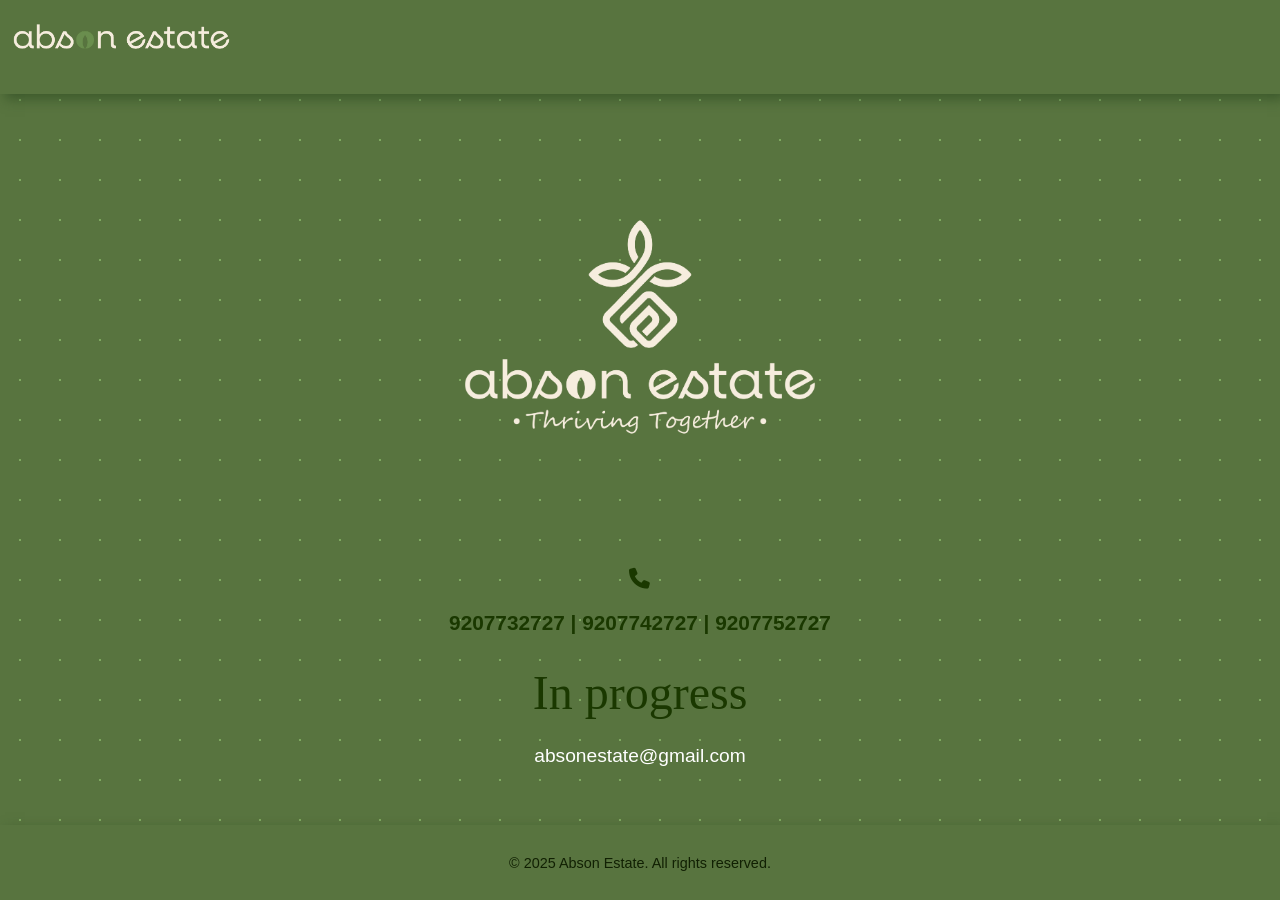
==== index.html @ 20b223ce "Update contact email address in index.html" ====
<!DOCTYPE html>
<html lang="en">
  <head>
    <meta charset="UTF-8" />
    <meta name="viewport" content="width=device-width, initial-scale=1.0" />
    <title>Abson Estate</title>
    <link rel="stylesheet" href="styleSheet/index.css" />
    <link
      rel="stylesheet"
      href="https://cdnjs.cloudflare.com/ajax/libs/font-awesome/6.5.0/css/all.min.css"
    />
    <!-- <link href="https://fonts.googleapis.com/css2?family=Amsterdan+One&display=swap" rel="stylesheet"> -->
  </head>

  <body>
    <header>
      <div class="header-logo">
        <img
          src="/assets/ABSON-ESTATE/Logo without Tagline/PNG/1.2.png"
          alt=""
        />
      </div>
    </header>

    <main class="center-content">
      <img
        class="logo"
        src="/assets/ABSON-ESTATE/Full Logo/PNG/2.png"
        alt="logo"
      />

      <div class="phone">
        <div style="padding: 20px">
          <i class="fa-solid fa-phone"></i>
        </div>

        <span>
          <a href="tel:9207732727" class="call-link">9207732727</a> |
          <a href="tel:9207742727" class="call-link">9207742727</a> |
          <a href="tel:9207752727" class="call-link">9207752727</a>
        </span>
      </div>

      <!-- <h2 class="coming-soon"> In progress...</h2> -->
      <h2 class="coming-soon">In progress<span class="dots"></span></h2>

      <div class="contact">
        <p>absonestate@gmail.com</p>
      </div>

      
    </main>

    <footer>
      <p>© 2025 Abson Estate. All rights reserved.</p>
    </footer>
  </body>
</html>
---- styleSheet/index.css ----
body {
  margin: 0;
  background-color: #58743f;
  color: white;
  font-family: Arial, sans-serif;
  display: flex;
  flex-direction: column;
  min-height: 100vh;
}
body {
  background-color: #58743f;
  background-image: radial-gradient(#7fa861 1px, transparent 1px),
                    radial-gradient(#7fa861 1px, transparent 1px);
  background-size: 40px 40px;
  box-shadow: 0 4px 12px rgba(30, 60, 20, 0.6); 
}


/* header {
  text-align: center;
  padding: 20px 0;
  background-color: #58743f;
  font-size: 1rem;
  font-weight: bold;
  box-shadow: 5px 5px 10px #F6EDDE;
  box-shadow: 5px 5px 12px rgba(40, 70, 30, 0.6);
    position: sticky;
    top: 0;
    z-index: 999;

} */

header {
  text-align: left;
  padding: auto;
  background-color: #58743f;
  font-size: 1rem;
  font-weight: bold;
  box-shadow: 5px 5px 12px rgba(40, 70, 30, 0.6);
}


.center-content {
  flex: 1; 
  display: flex;
  flex-direction: column;
  align-items: center;
  justify-content: center;
  text-align: center;
  padding: 20px;
}

.logo {
  height: 40vh;
  margin-bottom: 20px;
}
.header-logo img {
  height: 90px;
  width: auto;
}


@import url('https://fonts.googleapis.com/css2?family=Great+Vibes&display=swap');

.coming-soon {
  font-family: "Great Vibes", cursive;
  font-weight: lighter;
  margin: 10px 0 20px;
<<<<<<< HEAD
  color: #243612;
  text-align: center;
  font-size: clamp(1.8rem, 5vw, 3rem);  
=======
  animation: dots 1.5s infinite;
  color: #1a3800;
>>>>>>> 7f6a3c7 (add phone)
}

/* animate only dots */
.coming-soon .dots::after {
  content: "";
  animation: dots 2s steps(3, end) infinite;
}

@keyframes dots {
  0%   { content: ""; }
  33%  { content: "."; }
  66%  { content: ".."; }
  100% { content: "..."; }
}

@media (max-width: 480px) {
  .coming-soon {
    font-size: 1.8rem;
  }
}

@media (min-width: 768px) {
  .coming-soon {
    font-size: 2.5rem;
  }
}

@media (min-width: 1200px) {
  .coming-soon {
    font-size: 3rem;
  }
}

.phone {
  font-weight: bold;
  font-size: 1.3rem;
  padding: 20px;
  color: #1a3800;
  /* text-shadow: 1px 1px 10px rgb(161, 203, 153); */
}


.call-link {
  text-decoration: none;
  color: inherit;
  cursor: pointer;
}

.call-link:hover {
  text-decoration: underline; 
}


@media (max-width: 480px) {
  .coming-soon {
    font-size: 1.8rem;
  }
}

@media (min-width: 768px) {
  .coming-soon {
    font-size: 2.5rem;
  }
}

@media (min-width: 1200px) {
  .coming-soon {
    font-size: 3rem;
  }
}


.contact p {
  margin: 5px 0;
  font-size: 1.2rem;
}

footer {
  text-align: center;
  padding: 15px 0;
  background-color: #58743f;
  font-size: 0.9rem;
   box-shadow: 5px 5px 12px rgba(40, 70, 30, 0.6);
   color: #112003;
}
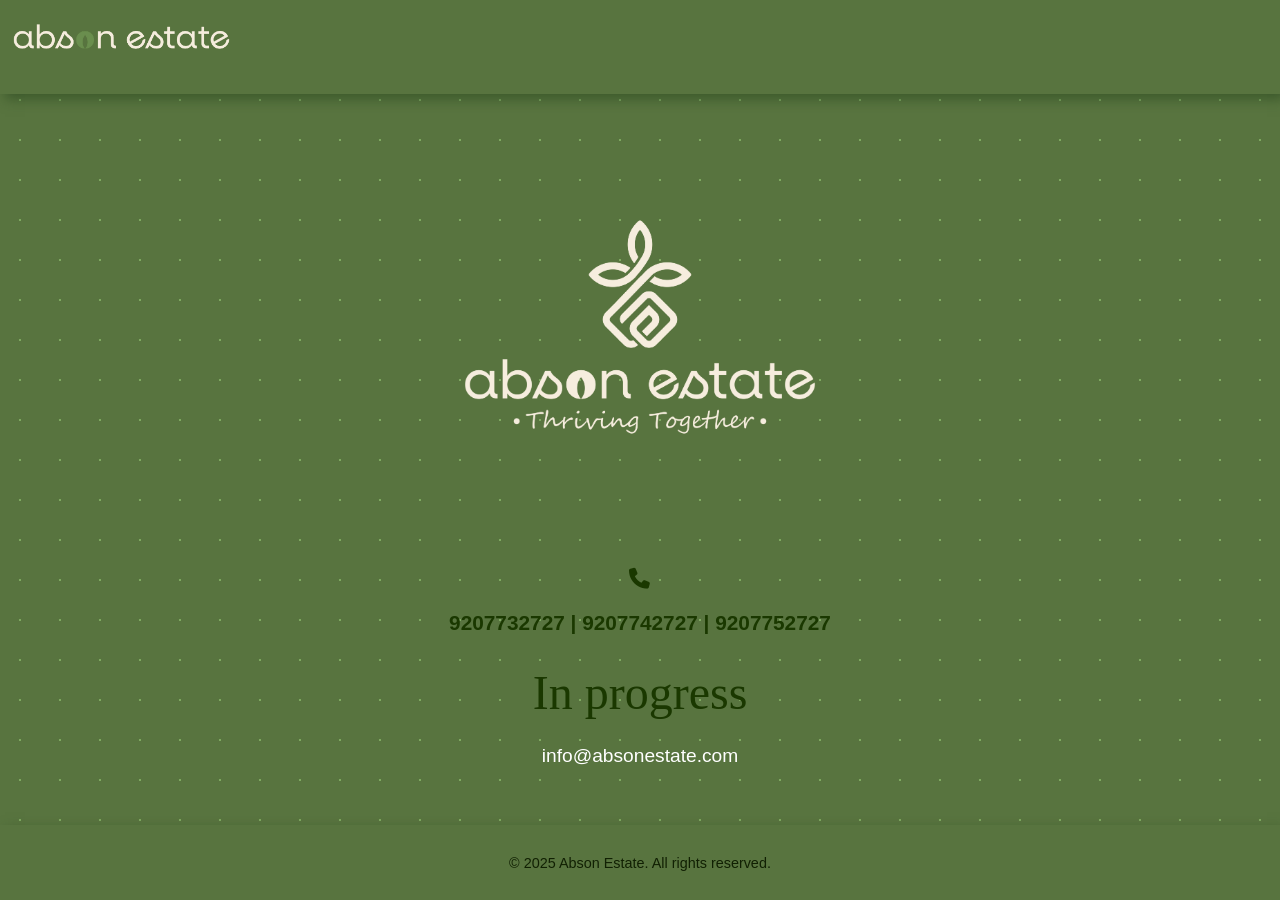
==== commit 73364996: "change background" ====
--- a/index.html
+++ b/index.html
@@ -45,10 +45,8 @@
       <h2 class="coming-soon">In progress<span class="dots"></span></h2>
 
       <div class="contact">
-        <p>absonestate@gmail.com</p>
+        <p>info@absonestate.com</p>
       </div>
-
-      
     </main>
 
     <footer>
--- a/styleSheet/index.css
+++ b/styleSheet/index.css
@@ -55,7 +55,7 @@
   margin-bottom: 20px;
 }
 .header-logo img {
-  height: 90px;
+  height: 90px;  /* adjust as needed */
   width: auto;
 }
 
@@ -115,7 +115,6 @@
   /* text-shadow: 1px 1px 10px rgb(161, 203, 153); */
 }
 
-
 .call-link {
   text-decoration: none;
   color: inherit;
@@ -123,7 +122,7 @@
 }
 
 .call-link:hover {
-  text-decoration: underline; 
+  text-decoration: underline; /* optional */
 }
 
 
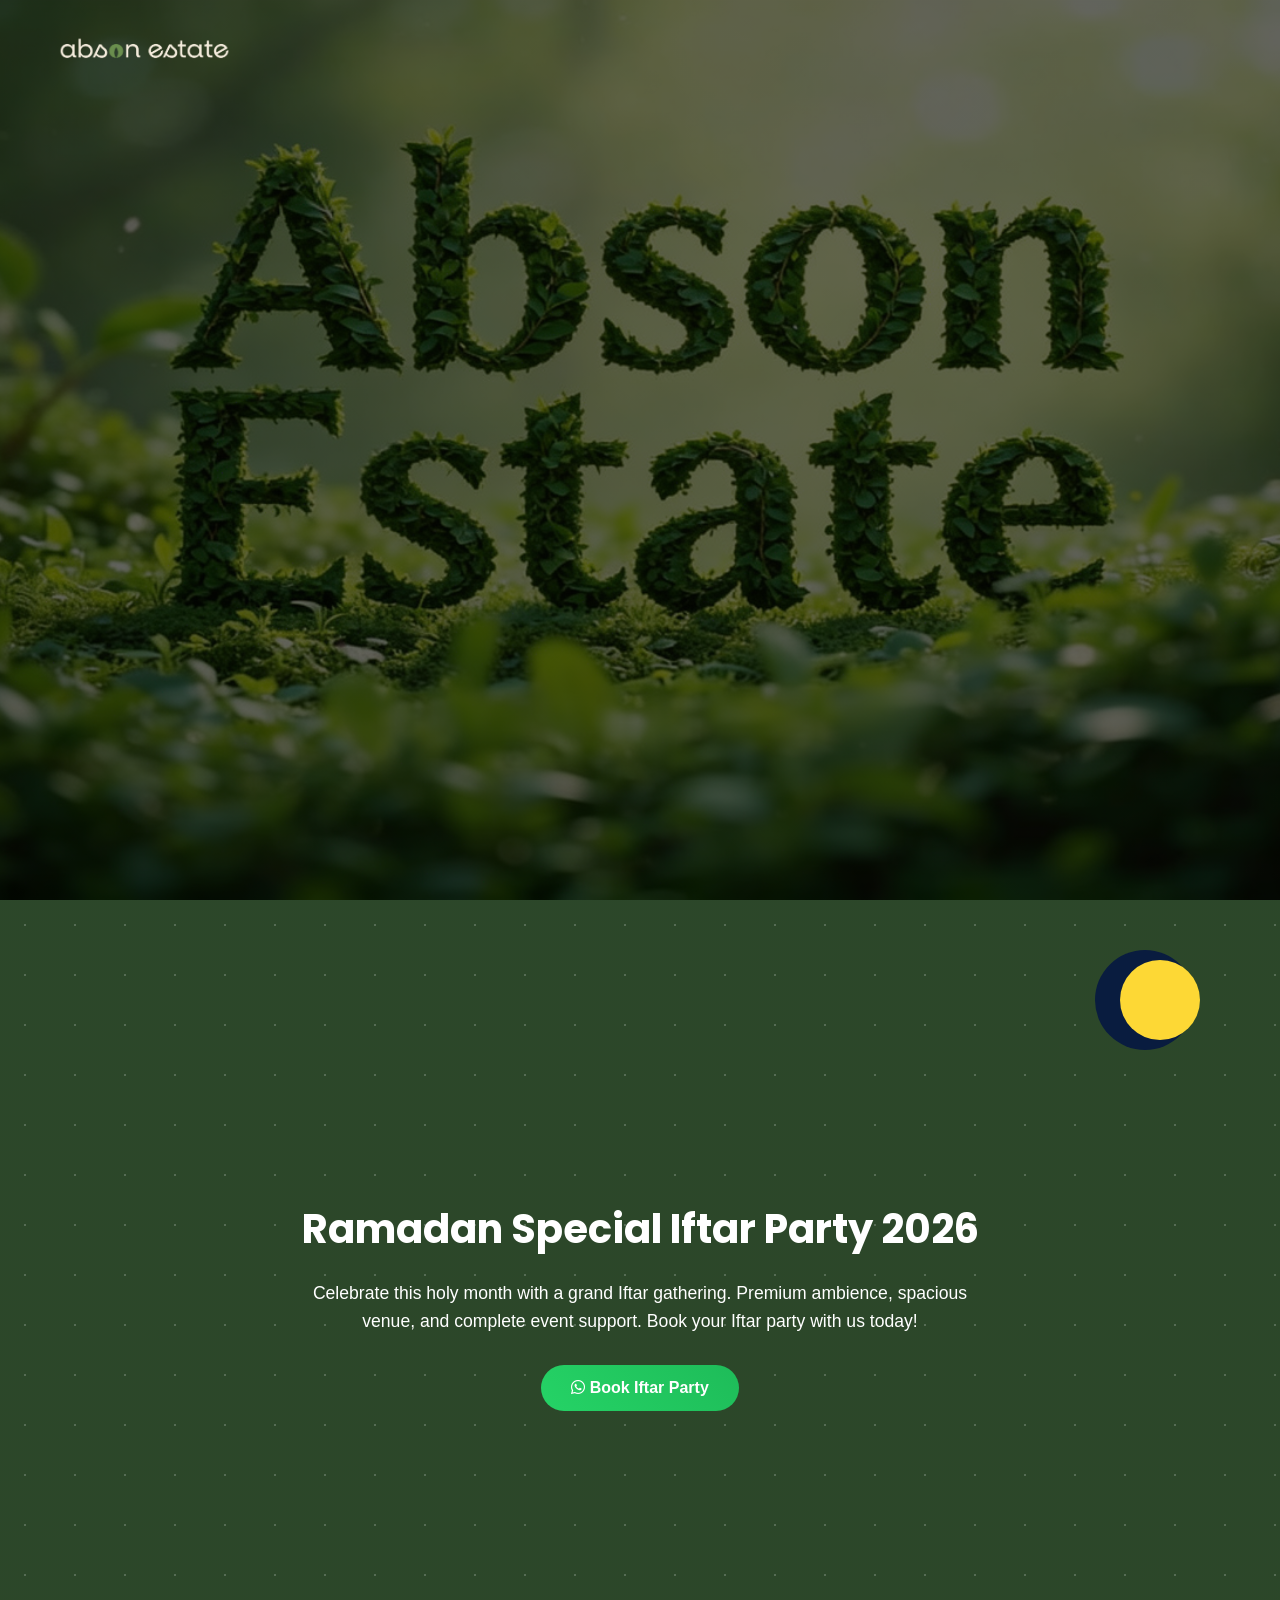
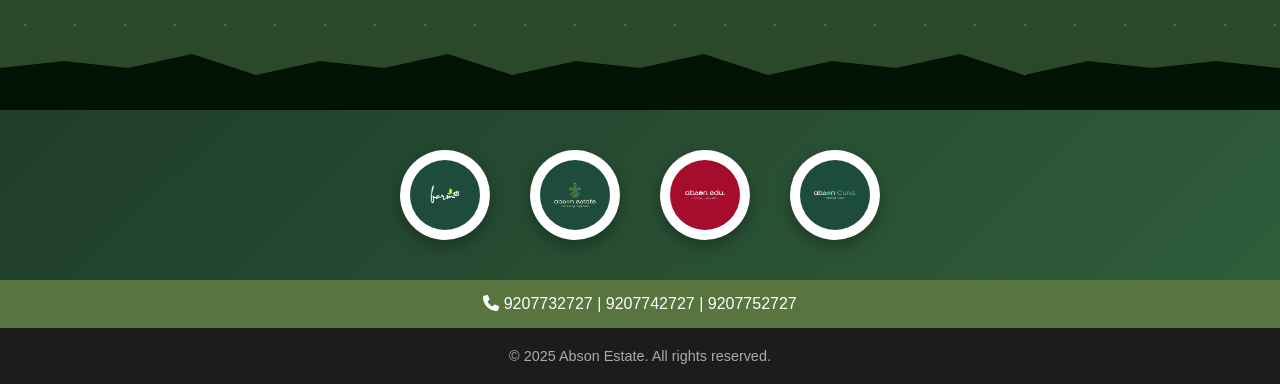
==== commit a5b24820: "c" ====
--- a/index.html
+++ b/index.html
@@ -1,56 +1,69 @@
 <!DOCTYPE html>
 <html lang="en">
-  <head>
-    <meta charset="UTF-8" />
-    <meta name="viewport" content="width=device-width, initial-scale=1.0" />
-    <title>Abson Estate</title>
-    <link rel="stylesheet" href="styleSheet/index.css" />
-    <link
-      rel="stylesheet"
-      href="https://cdnjs.cloudflare.com/ajax/libs/font-awesome/6.5.0/css/all.min.css"
-    />
-    <!-- <link href="https://fonts.googleapis.com/css2?family=Amsterdan+One&display=swap" rel="stylesheet"> -->
-  </head>
+<head>
+  <meta charset="UTF-8" />
+  <meta name="viewport" content="width=device-width, initial-scale=1.0" />
+  <title>Abson Estate | Premium Real Estate</title>
 
-  <body>
-    <header>
-      <div class="header-logo">
-        <img
-          src="/assets/ABSON-ESTATE/Logo without Tagline/PNG/1.2.png"
-          alt=""
-        />
-      </div>
-    </header>
+  <link rel="stylesheet" href="style.css" />
+  <link href="https://fonts.googleapis.com/css2?family=Poppins:wght@300;400;600;700&display=swap" rel="stylesheet">
+  <link rel="stylesheet" href="https://cdnjs.cloudflare.com/ajax/libs/font-awesome/6.5.0/css/all.min.css" />
+</head>
 
-    <main class="center-content">
-      <img
-        class="logo"
-        src="/assets/ABSON-ESTATE/Full Logo/PNG/2.png"
-        alt="logo"
-      />
+<body>
 
-      <div class="phone">
-        <div style="padding: 20px">
-          <i class="fa-solid fa-phone"></i>
-        </div>
+<header>
+  <div class="logo">
+    <img src="/assets/ABSON-ESTATE/Logo without Tagline/PNG/1.2.png" alt="Abson Estate Logo">
+  </div>
+</header>
 
-        <span>
-          <a href="tel:9207732727" class="call-link">9207732727</a> |
-          <a href="tel:9207742727" class="call-link">9207742727</a> |
-          <a href="tel:9207752727" class="call-link">9207752727</a>
-        </span>
-      </div>
+<section class="hero"></section>
 
-      <!-- <h2 class="coming-soon"> In progress...</h2> -->
-      <h2 class="coming-soon">In progress<span class="dots"></span></h2>
+<section class="iftar-section">
+  <div class="moon"></div>
+  <div class="stars"></div>
+  <div class="mosque"></div>
 
-      <div class="contact">
-        <p>info@absonestate.com</p>
-      </div>
-    </main>
+  <div class="iftar-content">
+    <h2>Ramadan Special Iftar Party 2026</h2>
+    <p>
+      Celebrate this holy month with a grand Iftar gathering.
+      Premium ambience, spacious venue, and complete event support.
+      Book your Iftar party with us today!
+    </p>
 
-    <footer>
-      <p>© 2025 Abson Estate. All rights reserved.</p>
-    </footer>
-  </body>
+    <a href="https://wa.me/918592000513?text=Assalamu%20Alaikum,%20I%20would%20like%20to%20book%20the%20Ramadan%20Special%20Iftar%20Party.%20Please%20share%20details."
+       target="_blank"
+       class="whatsapp-btn">
+       <i class="fa-brands fa-whatsapp"></i> Book Iftar Party
+    </a>
+  </div>
+</section>
+
+<section class="brand-logos">
+  <div class="logos-container">
+    <img src="/assets/FARM 18/JPG/1.jpg" alt="Farm 18">
+    <img src="/assets/ABSON-ESTATE/Full Logo/JPG/1.jpg" alt="Abson Estate">
+    <img src="/assets/ABSON EDU/JPG/1.jpg" alt="Abson Edu">
+    <img src="/assets/ABSON CURE/JPG/1.jpg" alt="Abson Cure">
+  </div>
+</section>
+
+<section class="contact-strip">
+  <p>
+    <i class="fa-solid fa-phone"></i>
+    9207732727 | 9207742727 | 9207752727
+  </p>
+</section>
+
+<footer>
+    
+<p>© 2025 Abson Estate. All rights reserved.</p>
+    
+  
+</footer>
+
+</body>
+
 </html>
--- a/style.css
+++ b/style.css
@@ -0,0 +1,282 @@
+* {
+  margin: 0;
+  padding: 0;
+  box-sizing: border-box;
+}
+
+body {
+  font-family: 'Poppins', sans-serif;
+  background-color: #f8f8f8;
+  color: #333;
+}
+
+
+header {
+  position: absolute;
+  width: 100%;
+  padding: 20px 50px;
+  z-index: 10;
+}
+
+.logo img {
+  height: 70px;
+}
+
+.hero {
+  height: 100vh;
+  background: linear-gradient(rgba(0,0,0,0.6), rgba(0, 0, 0, 0.6)),
+              url('/assets/image-gen\ \(7\).png');
+  background-size: cover;
+  background-position: center;
+  display: flex;
+  align-items: center;
+  justify-content: center;
+  text-align: center;
+  color: white;
+}
+
+
+
+/* Mobile */
+@media (max-width: 768px) {
+  .hero {
+    background-image: linear-gradient(rgba(0,0,0,0.6), rgba(0,0,0,0.6)),
+                      url('/assets//image-gen\ \(8\).png');
+  }
+}
+
+
+.hero-content h1 {
+  font-size: 3rem;
+  font-weight: 700;
+  margin-bottom: 20px;
+}
+
+.hero-content p {
+  font-size: 1.2rem;
+  margin-bottom: 30px;
+  font-weight: 300;
+}
+
+
+.cta-buttons {
+  display: flex;
+  gap: 20px;
+  justify-content: center;
+  flex-wrap: wrap;
+}
+
+.btn {
+  padding: 12px 30px;
+  border-radius: 30px;
+  text-decoration: none;
+  font-weight: 600;
+  transition: all 0.3s ease;
+}
+
+.primary {
+  background-color: #58743f;
+  color: white;
+}
+
+.primary:hover {
+  background-color: #3f572b;
+}
+
+.secondary {
+  border: 2px solid white;
+  color: white;
+}
+
+.secondary:hover {
+  background-color: white;
+  color: #333;
+}
+
+
+.contact-strip {
+  background-color: #58743f;
+  color: white;
+  text-align: center;
+  padding: 15px;
+  font-weight: 500;
+}
+
+
+footer {
+  background-color: #1c1c1c;
+  color: #aaa;
+  text-align: center;
+  padding: 20px;
+  font-size: 0.9rem;
+}
+
+
+@media(max-width: 768px){
+  .hero-content h1 {
+    font-size: 2rem;
+  }
+
+  header {
+    padding: 20px;
+  }
+}
+
+/* RAMADAN IFTAR SECTION */
+.iftar-section {
+  position: relative;
+  height: 90vh;
+  background: linear-gradient(rgba(8, 40, 5, 0.85), rgba(8, 40, 5, 0.85)),
+              url('https://images.unsplash.com/photo-1584556812952-905ffd0f0c48');
+  background-size: cover;
+  background-position: center;
+  display: flex;
+  align-items: center;
+  justify-content: center;
+  text-align: center;
+  color: white;
+  overflow: hidden;
+  padding: 20px;
+}
+
+/* Content */
+.iftar-content {
+  position: relative;
+  z-index: 5;
+  max-width: 700px;
+}
+
+.iftar-content h2 {
+  font-size: 2.5rem;
+  margin-bottom: 20px;
+  font-weight: 700;
+}
+
+.iftar-content p {
+  font-size: 1.1rem;
+  margin-bottom: 30px;
+  line-height: 1.6;
+}
+
+/* WhatsApp Button */
+.whatsapp-btn {
+  background: linear-gradient(45deg, #25D366, #1ebc59);
+  color: white;
+  padding: 14px 30px;
+  border-radius: 30px;
+  text-decoration: none;
+  font-weight: 600;
+  transition: 0.3s ease;
+  display: inline-block;
+}
+
+.whatsapp-btn:hover {
+  transform: scale(1.08);
+}
+
+/* Crescent Moon */
+.moon {
+  position: absolute;
+  top: 60px;
+  right: 80px;
+  width: 80px;
+  height: 80px;
+  background: #fdd835;
+  border-radius: 50%;
+  box-shadow: -15px 0 0 10px #091c3f;
+  z-index: 2;
+}
+
+/* Stars */
+.stars {
+  position: absolute;
+  width: 100%;
+  height: 100%;
+  background-image: radial-gradient(white 1px, transparent 1px);
+  background-size: 50px 50px;
+  opacity: 0.2;
+  z-index: 1;
+}
+.mosque {
+  position: absolute;
+  bottom: 0;
+  width: 100%;
+  height: 140px;
+  background-color: #011404;
+  clip-path: polygon(
+    0% 100%, 0% 70%, 5% 65%, 10% 70%, 15% 60%, 20% 75%, 
+    25% 65%, 30% 70%, 35% 60%, 40% 75%, 45% 65%, 
+    50% 70%, 55% 60%, 60% 75%, 65% 65%, 70% 70%, 
+    75% 60%, 80% 75%, 85% 65%, 90% 70%, 95% 65%, 
+    100% 70%, 100% 100%
+  );
+  z-index: 2;
+}
+
+
+/* Responsive */
+@media(max-width: 768px){
+  .iftar-content h2 {
+    font-size: 1.8rem;
+  }
+
+  .moon {
+    width: 60px;
+    height: 60px;
+    top: 30px;
+    right: 30px;
+  }
+}
+
+
+/* LOGO SECTION */
+.brand-logos {
+  background: linear-gradient(135deg, #1f3d2b, #2f5d3a);
+  padding: 40px 20px;
+  text-align: center;
+}
+
+.logos-container {
+  display: flex;
+  justify-content: center;
+  align-items: center;
+  gap: 40px;
+  flex-wrap: wrap;
+}
+
+/* Rounded Logos */
+.logos-container img {
+  width: 90px;
+  height: 90px;
+  object-fit: cover;
+  border-radius: 50%;
+  padding: 10px;
+  background: white;
+  transition: 0.3s ease;
+  box-shadow: 0 6px 15px rgba(0,0,0,0.3);
+}
+
+/* Hover Effect */
+.logos-container img:hover {
+  transform: scale(1.1);
+}
+@media (max-width: 768px) {
+  .hero {
+    height: 80vh;
+  }
+
+  .iftar-section {
+    height: auto;
+    padding: 80px 20px;
+  }
+}
+@media (max-width: 768px) {
+  .hero {
+    height: 75vh;
+  }
+
+  .iftar-section {
+    height: auto;
+    padding: 80px 20px;
+  }
+}
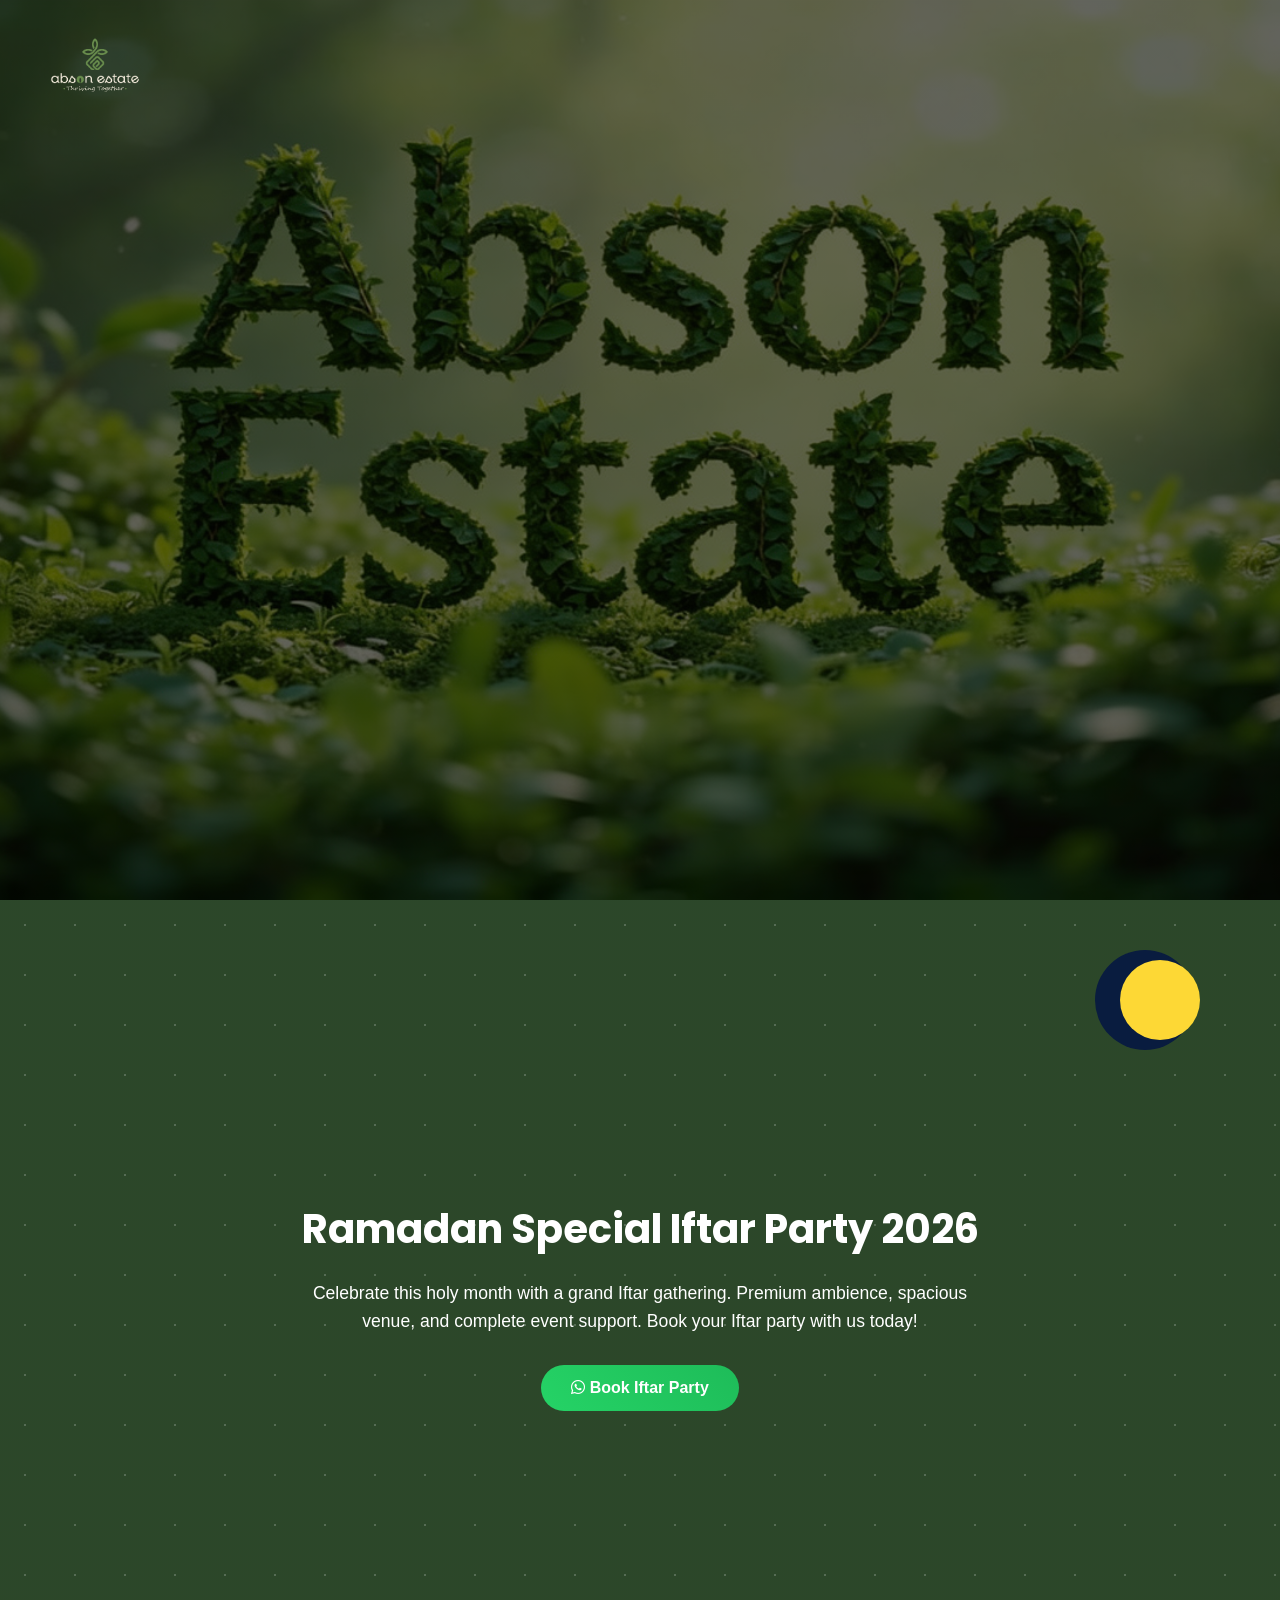
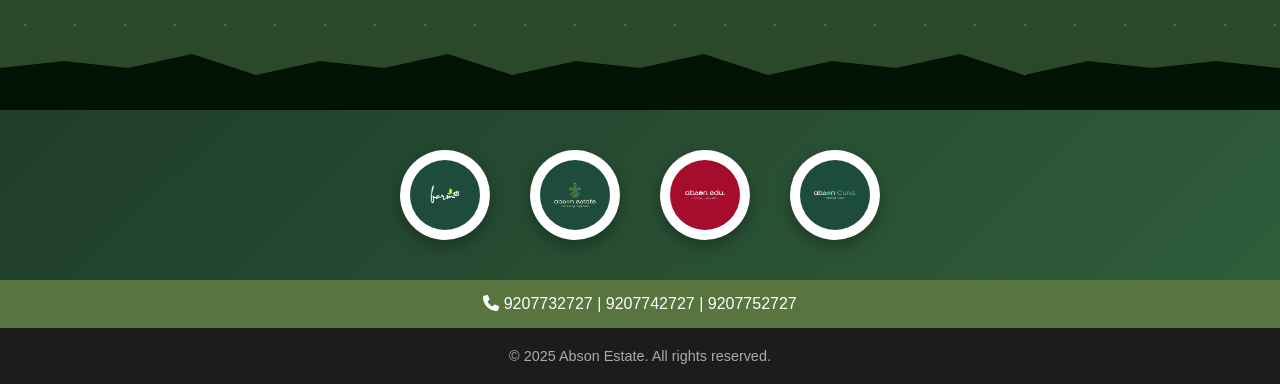
==== commit e27989db: "logo change" ====
--- a/index.html
+++ b/index.html
@@ -3,7 +3,8 @@
 <head>
   <meta charset="UTF-8" />
   <meta name="viewport" content="width=device-width, initial-scale=1.0" />
-  <title>Abson Estate | Premium Real Estate</title>
+  <title>Abson Estate</title>
+  <link href="/assets/ABSON-ESTATE/Full Logo/JPG/3.jpg" rel="icon" />
 
   <link rel="stylesheet" href="style.css" />
   <link href="https://fonts.googleapis.com/css2?family=Poppins:wght@300;400;600;700&display=swap" rel="stylesheet">
@@ -14,7 +15,7 @@
 
 <header>
   <div class="logo">
-    <img src="/assets/ABSON-ESTATE/Logo without Tagline/PNG/1.2.png" alt="Abson Estate Logo">
+    <img src="/assets/ABSON-ESTATE/Full Logo/PNG/1.png" alt="Abson Estate Logo">
   </div>
 </header>
 
--- a/style.css
+++ b/style.css
@@ -19,7 +19,7 @@
 }
 
 .logo img {
-  height: 70px;
+  height: 90px;
 }
 
 .hero {
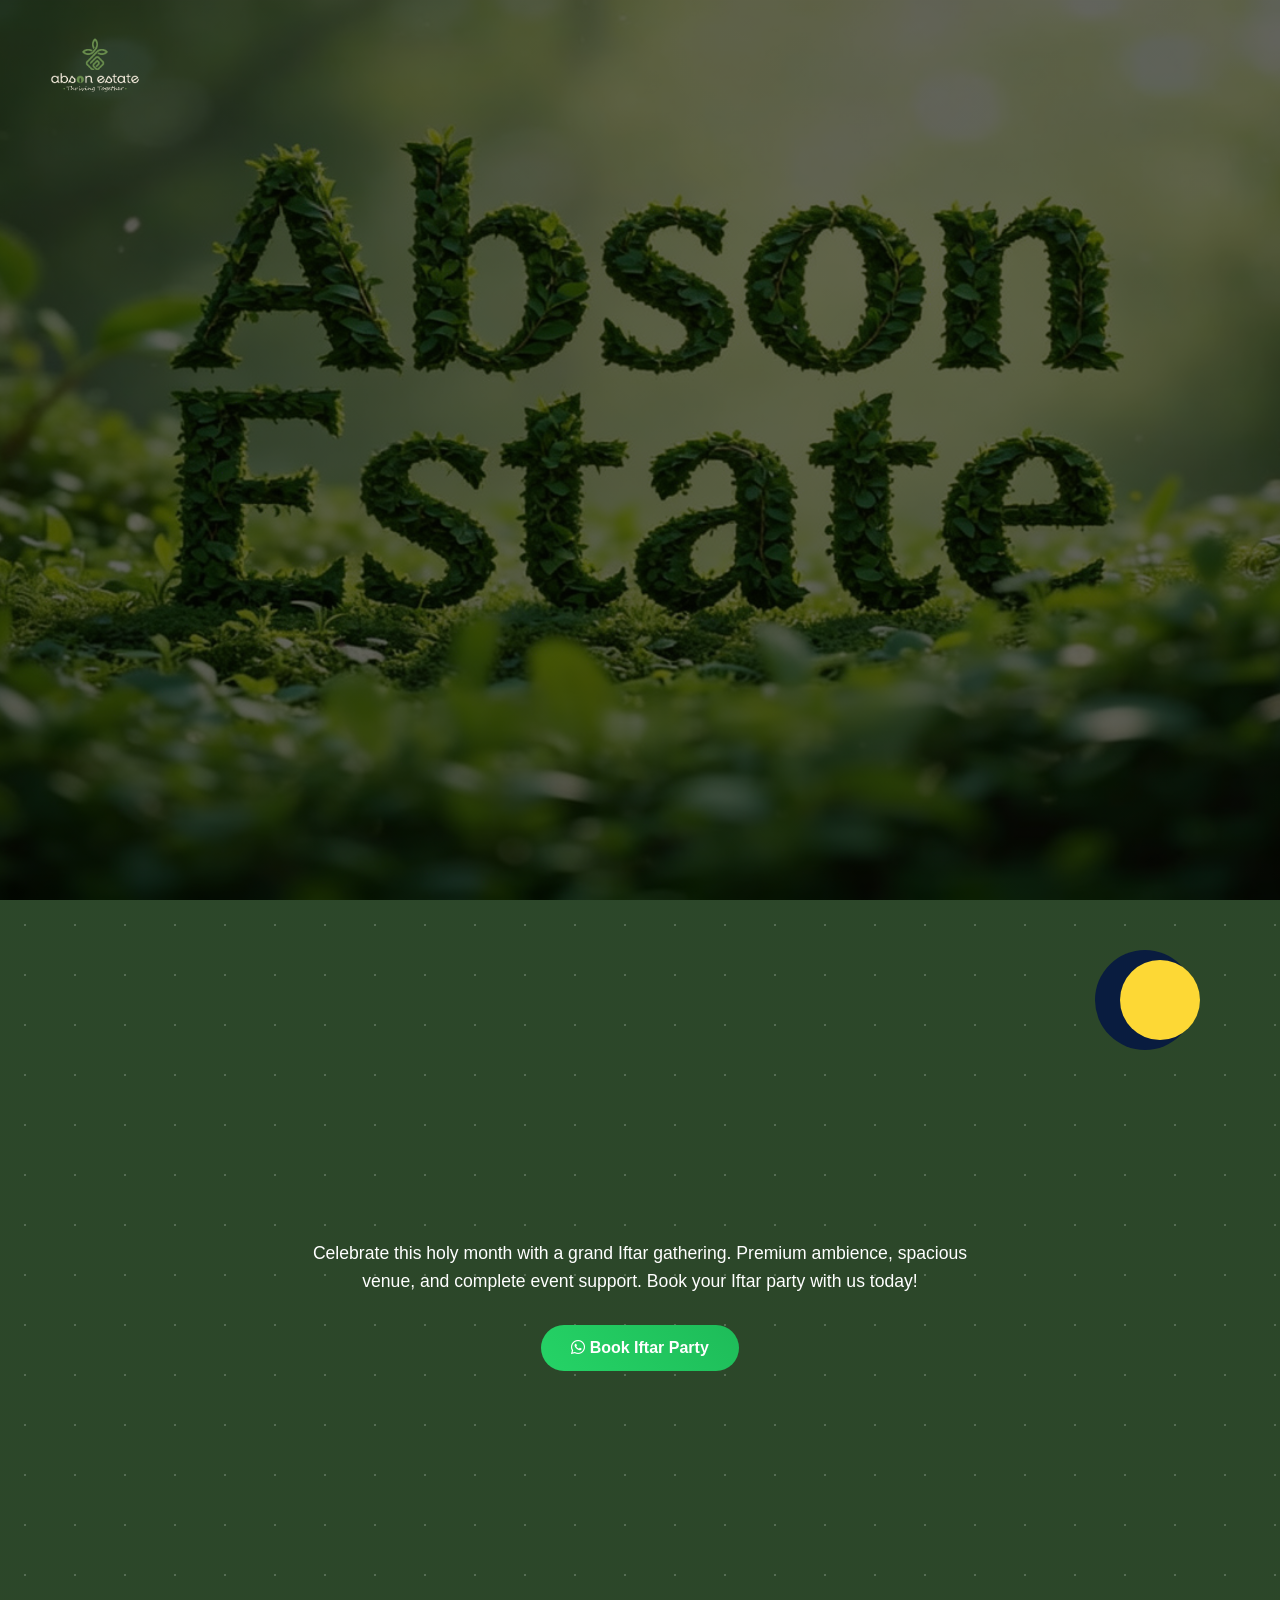
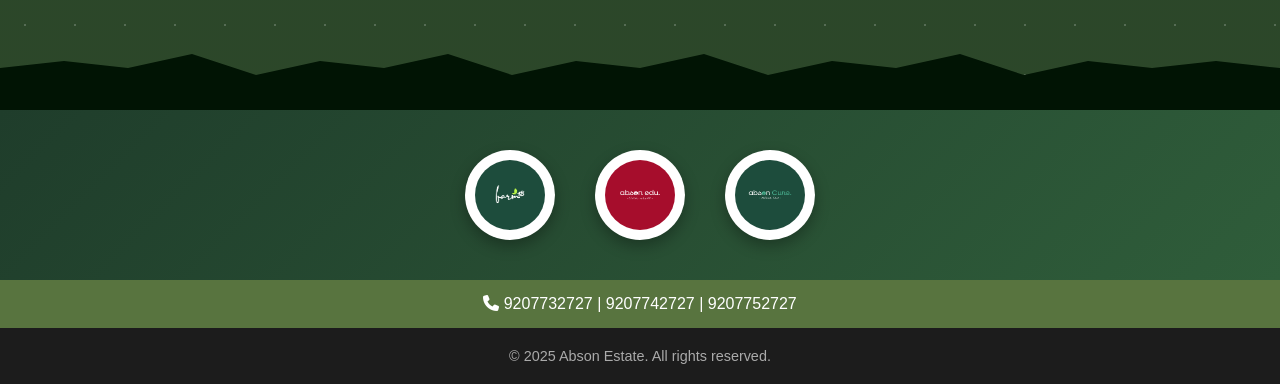
==== commit 6599752b: "chnge browser image" ====
--- a/index.html
+++ b/index.html
@@ -27,7 +27,6 @@
   <div class="mosque"></div>
 
   <div class="iftar-content">
-    <h2>Ramadan Special Iftar Party 2026</h2>
     <p>
       Celebrate this holy month with a grand Iftar gathering.
       Premium ambience, spacious venue, and complete event support.
@@ -45,7 +44,6 @@
 <section class="brand-logos">
   <div class="logos-container">
     <img src="/assets/FARM 18/JPG/1.jpg" alt="Farm 18">
-    <img src="/assets/ABSON-ESTATE/Full Logo/JPG/1.jpg" alt="Abson Estate">
     <img src="/assets/ABSON EDU/JPG/1.jpg" alt="Abson Edu">
     <img src="/assets/ABSON CURE/JPG/1.jpg" alt="Abson Cure">
   </div>
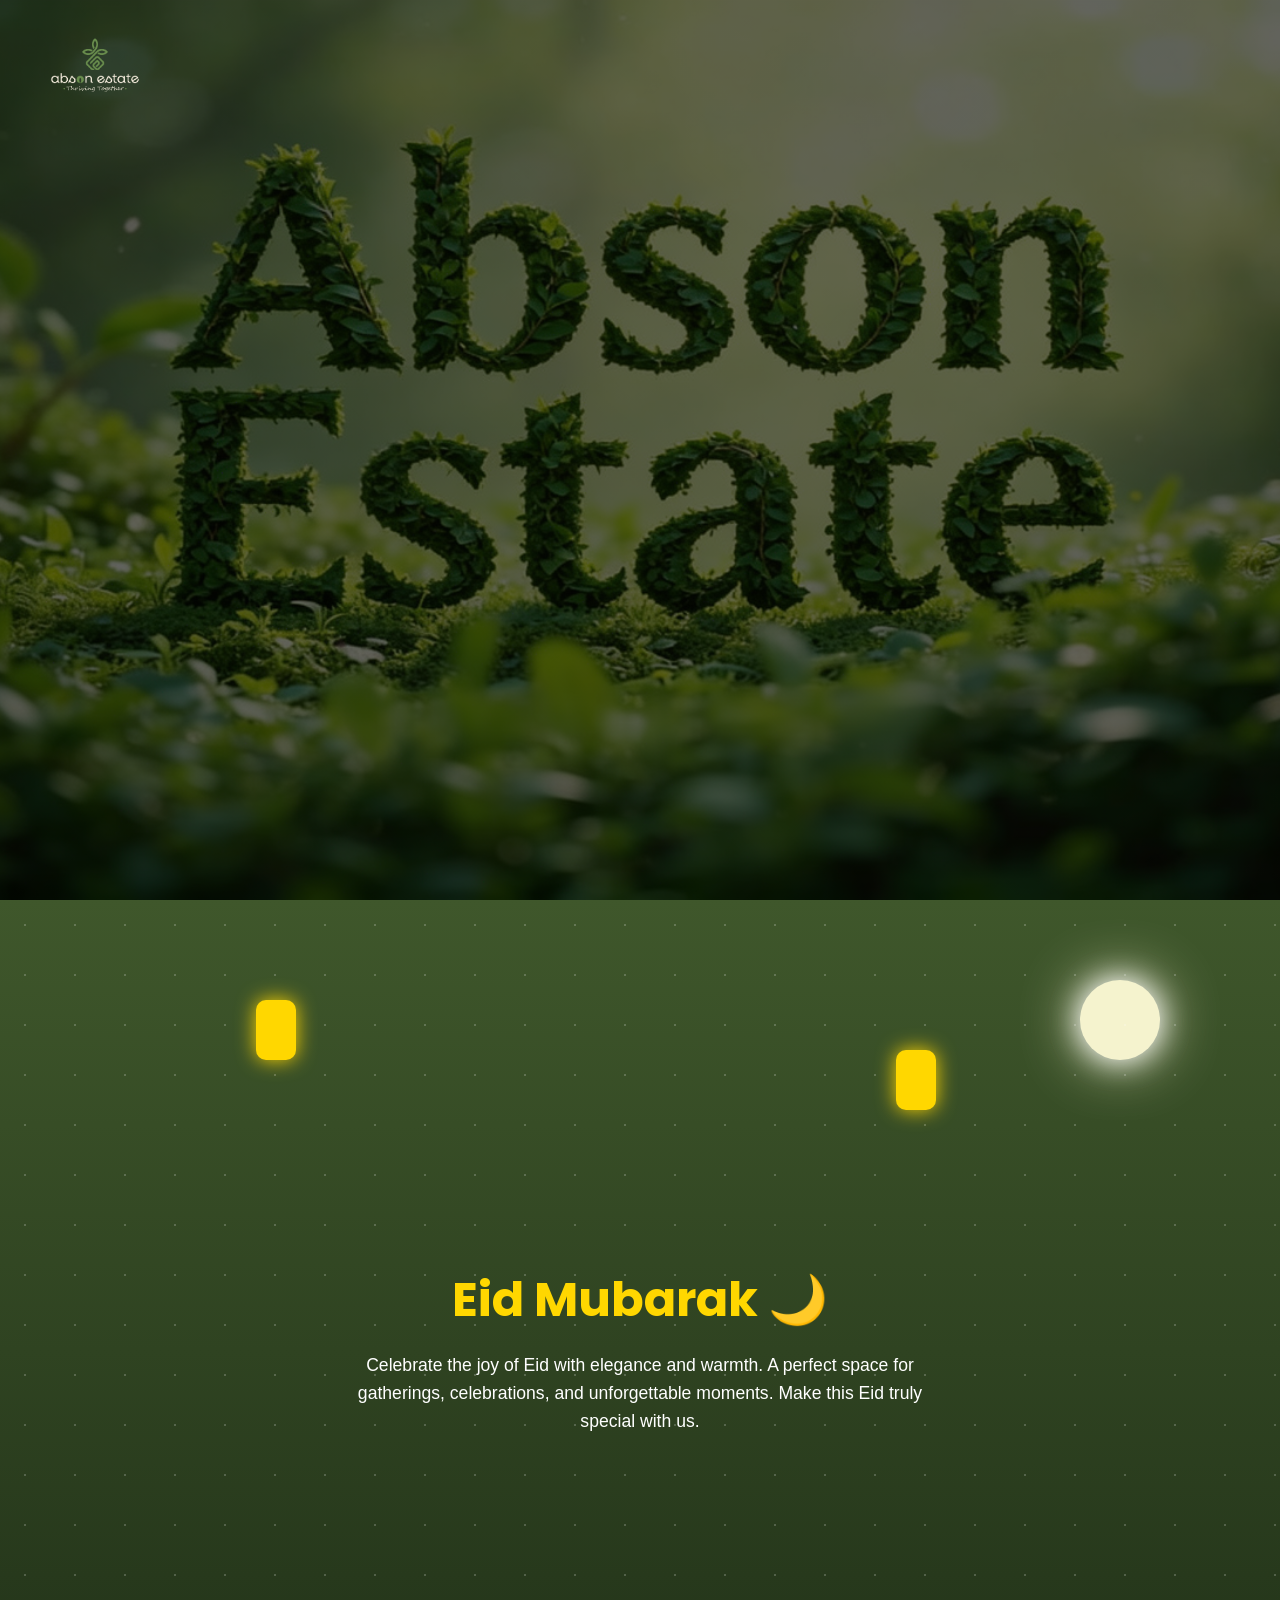
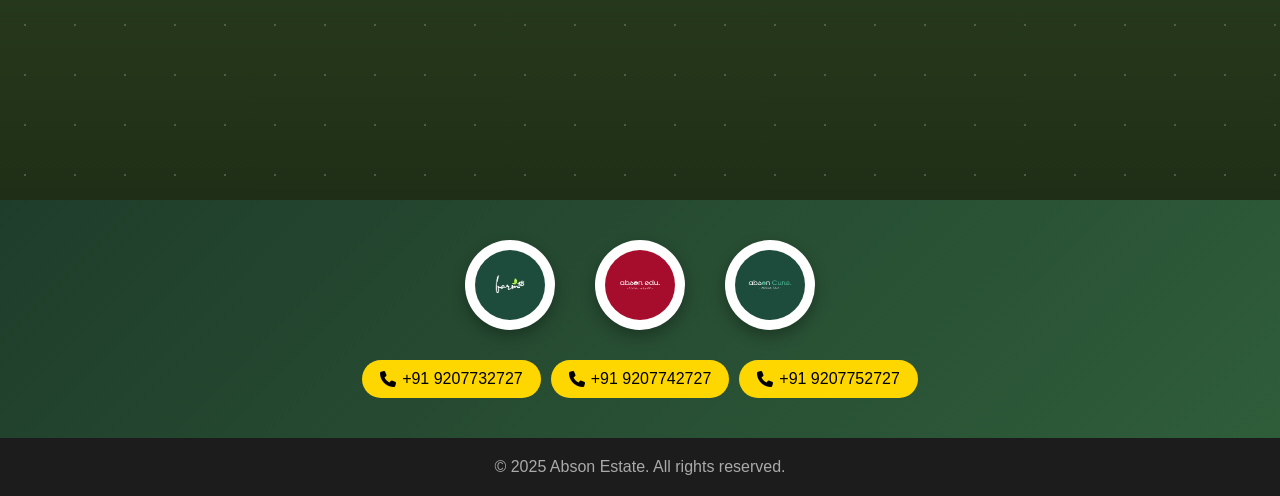
==== commit 3e070d81: "eid" ====
--- a/index.html
+++ b/index.html
@@ -21,27 +21,25 @@
 
 <section class="hero"></section>
 
-<section class="iftar-section">
+<section class="eid-section">
   <div class="moon"></div>
   <div class="stars"></div>
+  <div class="lantern lantern1"></div>
+  <div class="lantern lantern2"></div>
   <div class="mosque"></div>
 
-  <div class="iftar-content">
+  <div class="eid-content">
+    <h1>Eid Mubarak 🌙</h1>
     <p>
-      Celebrate this holy month with a grand Iftar gathering.
-      Premium ambience, spacious venue, and complete event support.
-      Book your Iftar party with us today!
+      Celebrate the joy of Eid with elegance and warmth.
+      A perfect space for gatherings, celebrations, and unforgettable moments.
+      Make this Eid truly special with us.
     </p>
-
-    <a href="https://wa.me/918592000513?text=Assalamu%20Alaikum,%20I%20would%20like%20to%20book%20the%20Ramadan%20Special%20Iftar%20Party.%20Please%20share%20details."
-       target="_blank"
-       class="whatsapp-btn">
-       <i class="fa-brands fa-whatsapp"></i> Book Iftar Party
-    </a>
   </div>
 </section>
 
-<section class="brand-logos">
+<!-- <section class="brand-logos">
+
   <div class="logos-container">
     <img src="/assets/FARM 18/JPG/1.jpg" alt="Farm 18">
     <img src="/assets/ABSON EDU/JPG/1.jpg" alt="Abson Edu">
@@ -50,10 +48,45 @@
 </section>
 
 <section class="contact-strip">
-  <p>
-    <i class="fa-solid fa-phone"></i>
-    9207732727 | 9207742727 | 9207752727
-  </p>
+ 
+  <div class="call-buttons">
+    
+    <a href="tel:9207732727" class="call-btn">
+      <i class="fa-solid fa-phone"></i>+91 9207732727    </a>
+
+    <a href="tel:9207742727" class="call-btn">
+      <i class="fa-solid fa-phone"></i>+91 9207742727
+    </a>
+
+    <a href="tel:9207752727" class="call-btn">
+      <i class="fa-solid fa-phone"></i> +91 9207752727
+    </a>
+
+  </div>
+</section> -->
+
+<section class="brand-contact">
+
+  <div class="logos-container">
+    <img src="/assets/FARM 18/JPG/1.jpg" alt="Farm 18">
+    <img src="/assets/ABSON EDU/JPG/1.jpg" alt="Abson Edu">
+    <img src="/assets/ABSON CURE/JPG/1.jpg" alt="Abson Cure">
+  </div>
+
+  <div class="call-buttons">
+    <a href="tel:9207732727" class="call-btn">
+      <i class="fa-solid fa-phone"></i> +91 9207732727
+    </a>
+
+    <a href="tel:9207742727" class="call-btn">
+      <i class="fa-solid fa-phone"></i> +91 9207742727
+    </a>
+
+    <a href="tel:9207752727" class="call-btn">
+      <i class="fa-solid fa-phone"></i> +91 9207752727
+    </a>
+  </div>
+
 </section>
 
 <footer>
--- a/style.css
+++ b/style.css
@@ -1,16 +1,22 @@
+/* ================= RESET ================= */
 * {
   margin: 0;
   padding: 0;
   box-sizing: border-box;
 }
 
+html, body {
+  overflow-x: hidden;
+}
+
 body {
   font-family: 'Poppins', sans-serif;
-  background-color: #f8f8f8;
+  background-color: #1f2f17;
   color: #333;
 }
 
 
+/* ================= HEADER ================= */
 header {
   position: absolute;
   width: 100%;
@@ -22,10 +28,12 @@
   height: 90px;
 }
 
+
+/* ================= HERO ================= */
 .hero {
   height: 100vh;
-  background: linear-gradient(rgba(0,0,0,0.6), rgba(0, 0, 0, 0.6)),
-              url('/assets/image-gen\ \(7\).png');
+  background: linear-gradient(rgba(0,0,0,0.6), rgba(0,0,0,0.6)),
+              url('/assets/image-gen (7).png');
   background-size: cover;
   background-position: center;
   display: flex;
@@ -35,30 +43,18 @@
   color: white;
 }
 
-
-
-/* Mobile */
-@media (max-width: 768px) {
-  .hero {
-    background-image: linear-gradient(rgba(0,0,0,0.6), rgba(0,0,0,0.6)),
-                      url('/assets//image-gen\ \(8\).png');
-  }
-}
-
-
 .hero-content h1 {
   font-size: 3rem;
-  font-weight: 700;
   margin-bottom: 20px;
 }
 
 .hero-content p {
   font-size: 1.2rem;
   margin-bottom: 30px;
-  font-weight: 300;
-}
-
-
+}
+
+
+/* ================= BUTTONS ================= */
 .cta-buttons {
   display: flex;
   gap: 20px;
@@ -71,12 +67,12 @@
   border-radius: 30px;
   text-decoration: none;
   font-weight: 600;
-  transition: all 0.3s ease;
+  transition: 0.3s ease;
 }
 
 .primary {
   background-color: #58743f;
-  color: white;
+  color: #fff;
 }
 
 .primary:hover {
@@ -84,107 +80,65 @@
 }
 
 .secondary {
-  border: 2px solid white;
-  color: white;
+  border: 2px solid #fff;
+  color: #fff;
 }
 
 .secondary:hover {
-  background-color: white;
+  background-color: #fff;
   color: #333;
 }
 
 
-.contact-strip {
-  background-color: #58743f;
-  color: white;
-  text-align: center;
-  padding: 15px;
-  font-weight: 500;
-}
-
-
-footer {
-  background-color: #1c1c1c;
-  color: #aaa;
-  text-align: center;
-  padding: 20px;
-  font-size: 0.9rem;
-}
-
-
-@media(max-width: 768px){
-  .hero-content h1 {
-    font-size: 2rem;
-  }
-
-  header {
-    padding: 20px;
-  }
-}
-
-/* RAMADAN IFTAR SECTION */
-.iftar-section {
+/* ================= BRAND LOGOS ================= */
+.brand-logos {
+  background: linear-gradient(135deg, #1f3d2b, #2f5d3a);
+  padding: 40px 20px;
+  text-align: center;
+}
+
+.logos-container {
+  display: flex;
+  justify-content: center;
+  gap: 40px;
+  flex-wrap: wrap;
+}
+
+.logos-container img {
+  width: 90px;
+  height: 90px;
+  border-radius: 50%;
+  padding: 10px;
+  background: #fff;
+  box-shadow: 0 6px 15px rgba(0,0,0,0.3);
+  transition: 0.3s ease;
+}
+
+.logos-container img:hover {
+  transform: scale(1.1);
+}
+
+
+/* ================= EID SECTION ================= */
+.eid-section {
   position: relative;
-  height: 90vh;
-  background: linear-gradient(rgba(8, 40, 5, 0.85), rgba(8, 40, 5, 0.85)),
-              url('https://images.unsplash.com/photo-1584556812952-905ffd0f0c48');
-  background-size: cover;
-  background-position: center;
-  display: flex;
-  align-items: center;
-  justify-content: center;
-  text-align: center;
-  color: white;
+  height: 100vh;
+  background: linear-gradient(to top, #1f2f17, #3f572b);
   overflow: hidden;
-  padding: 20px;
-}
-
-/* Content */
-.iftar-content {
-  position: relative;
-  z-index: 5;
-  max-width: 700px;
-}
-
-.iftar-content h2 {
-  font-size: 2.5rem;
-  margin-bottom: 20px;
-  font-weight: 700;
-}
-
-.iftar-content p {
-  font-size: 1.1rem;
-  margin-bottom: 30px;
-  line-height: 1.6;
-}
-
-/* WhatsApp Button */
-.whatsapp-btn {
-  background: linear-gradient(45deg, #25D366, #1ebc59);
-  color: white;
-  padding: 14px 30px;
-  border-radius: 30px;
-  text-decoration: none;
-  font-weight: 600;
-  transition: 0.3s ease;
-  display: inline-block;
-}
-
-.whatsapp-btn:hover {
-  transform: scale(1.08);
-}
-
-/* Crescent Moon */
+  color: #fff;
+}
+
+/* Moon */
 .moon {
   position: absolute;
-  top: 60px;
-  right: 80px;
+  top: 80px;
+  right: 120px;
   width: 80px;
   height: 80px;
-  background: #fdd835;
+  background: #f5f3ce;
   border-radius: 50%;
-  box-shadow: -15px 0 0 10px #091c3f;
-  z-index: 2;
+  box-shadow: 0 0 30px #fff, 0 0 60px #f5f3ce;
+  animation: glow 3s infinite alternate;
 }
 
 /* Stars */
@@ -195,88 +149,166 @@
   background-image: radial-gradient(white 1px, transparent 1px);
   background-size: 50px 50px;
   opacity: 0.2;
-  z-index: 1;
-}
+}
+
+/* Lanterns */
+.lantern {
+  position: absolute;
+  width: 40px;
+  height: 60px;
+  background: #ffd700;
+  border-radius: 10px;
+  box-shadow: 0 0 20px #ffd700;
+  animation: swing 3s ease-in-out infinite;
+}
+
+.lantern1 { top: 100px; left: 20%; }
+.lantern2 { top: 150px; left: 70%; }
+
+/* Mosque */
 .mosque {
   position: absolute;
   bottom: 0;
   width: 100%;
-  height: 140px;
-  background-color: #011404;
-  clip-path: polygon(
-    0% 100%, 0% 70%, 5% 65%, 10% 70%, 15% 60%, 20% 75%, 
-    25% 65%, 30% 70%, 35% 60%, 40% 75%, 45% 65%, 
-    50% 70%, 55% 60%, 60% 75%, 65% 65%, 70% 70%, 
-    75% 60%, 80% 75%, 85% 65%, 90% 70%, 95% 65%, 
-    100% 70%, 100% 100%
-  );
-  z-index: 2;
-}
-
-
-/* Responsive */
-@media(max-width: 768px){
-  .iftar-content h2 {
-    font-size: 1.8rem;
+  height: 200px;
+  background: url('https://i.imgur.com/8Km9tLL.png') no-repeat center;
+  background-size: cover;
+  opacity: 0.85;
+}
+
+/* Content */
+.eid-content {
+  position: relative;
+  text-align: center;
+  top: 50%;
+  transform: translateY(-50%);
+  padding: 0 20px;
+}
+
+.eid-content h1 {
+  font-size: 3rem;
+  margin-bottom: 15px;
+  color: #ffd700;
+}
+
+.eid-content p {
+  max-width: 600px;
+  margin: auto;
+  font-size: 1.1rem;
+  line-height: 1.6;
+}
+
+
+/* ================= CONTACT ================= */
+.contact-strip {
+  background: #3f572b;
+  padding: 15px;
+  text-align: center;
+}
+
+.call-buttons {
+  display: flex;
+  justify-content: center;
+  gap: 10px;
+  flex-wrap: wrap;
+}
+
+.call-btn {
+  background: #ffd700;
+  color: #000;
+  padding: 10px 18px;
+  border-radius: 30px;
+  text-decoration: none;
+  display: inline-flex;
+  align-items: center;
+  gap: 6px;
+  transition: 0.3s ease;
+}
+
+.call-btn:hover {
+  background: #fff;
+  transform: scale(1.05);
+}
+
+
+/* ================= FOOTER ================= */
+footer {
+  background: #1c1c1c;
+  color: #aaa;
+  text-align: center;
+  padding: 20px;
+}
+
+
+/* ================= ANIMATIONS ================= */
+@keyframes glow {
+  from { box-shadow: 0 0 20px #fff; }
+  to { box-shadow: 0 0 60px #fff, 0 0 100px #ffd700; }
+}
+
+@keyframes swing {
+  0%, 100% { transform: rotate(4deg); }
+  50% { transform: rotate(-4deg); }
+}
+
+
+/* ================= MOBILE ================= */
+@media (max-width: 768px) {
+
+  header {
+    padding: 20px;
+  }
+
+  .hero {
+    background-image: linear-gradient(rgba(0,0,0,0.6), rgba(0,0,0,0.6)),
+                      url('/assets/image-gen (8).png');
+  }
+
+  .hero-content h1 {
+    font-size: 2rem;
+  }
+
+  .eid-section {
+    height: auto;
+    padding: 80px 20px 120px;
+  }
+
+  .eid-content {
+    top: 0;
+    transform: none;
+  }
+
+  .eid-content h1 {
+    font-size: 2rem;
+  }
+
+  .eid-content p {
+    font-size: 0.95rem;
   }
 
   .moon {
-    width: 60px;
-    height: 60px;
+    width: 50px;
+    height: 50px;
     top: 30px;
-    right: 30px;
-  }
-}
-
-
-/* LOGO SECTION */
-.brand-logos {
+    right: 20px;
+  }
+
+  .lantern {
+    width: 22px;
+    height: 35px;
+  }
+
+  .mosque {
+    height: 100px;
+  }
+}
+
+.brand-contact {
   background: linear-gradient(135deg, #1f3d2b, #2f5d3a);
   padding: 40px 20px;
   text-align: center;
 }
 
-.logos-container {
-  display: flex;
-  justify-content: center;
-  align-items: center;
-  gap: 40px;
-  flex-wrap: wrap;
-}
-
-/* Rounded Logos */
-.logos-container img {
-  width: 90px;
-  height: 90px;
-  object-fit: cover;
-  border-radius: 50%;
-  padding: 10px;
-  background: white;
-  transition: 0.3s ease;
-  box-shadow: 0 6px 15px rgba(0,0,0,0.3);
-}
-
-/* Hover Effect */
-.logos-container img:hover {
-  transform: scale(1.1);
-}
-@media (max-width: 768px) {
-  .hero {
-    height: 80vh;
-  }
-
-  .iftar-section {
-    height: auto;
-    padding: 80px 20px;
-  }
-}
-@media (max-width: 768px) {
-  .hero {
-    height: 75vh;
-  }
-
-  .iftar-section {
-    height: auto;
-    padding: 80px 20px;
-  }
-}
+.brand-contact .logos-container {
+  margin-bottom: 30px;
+}
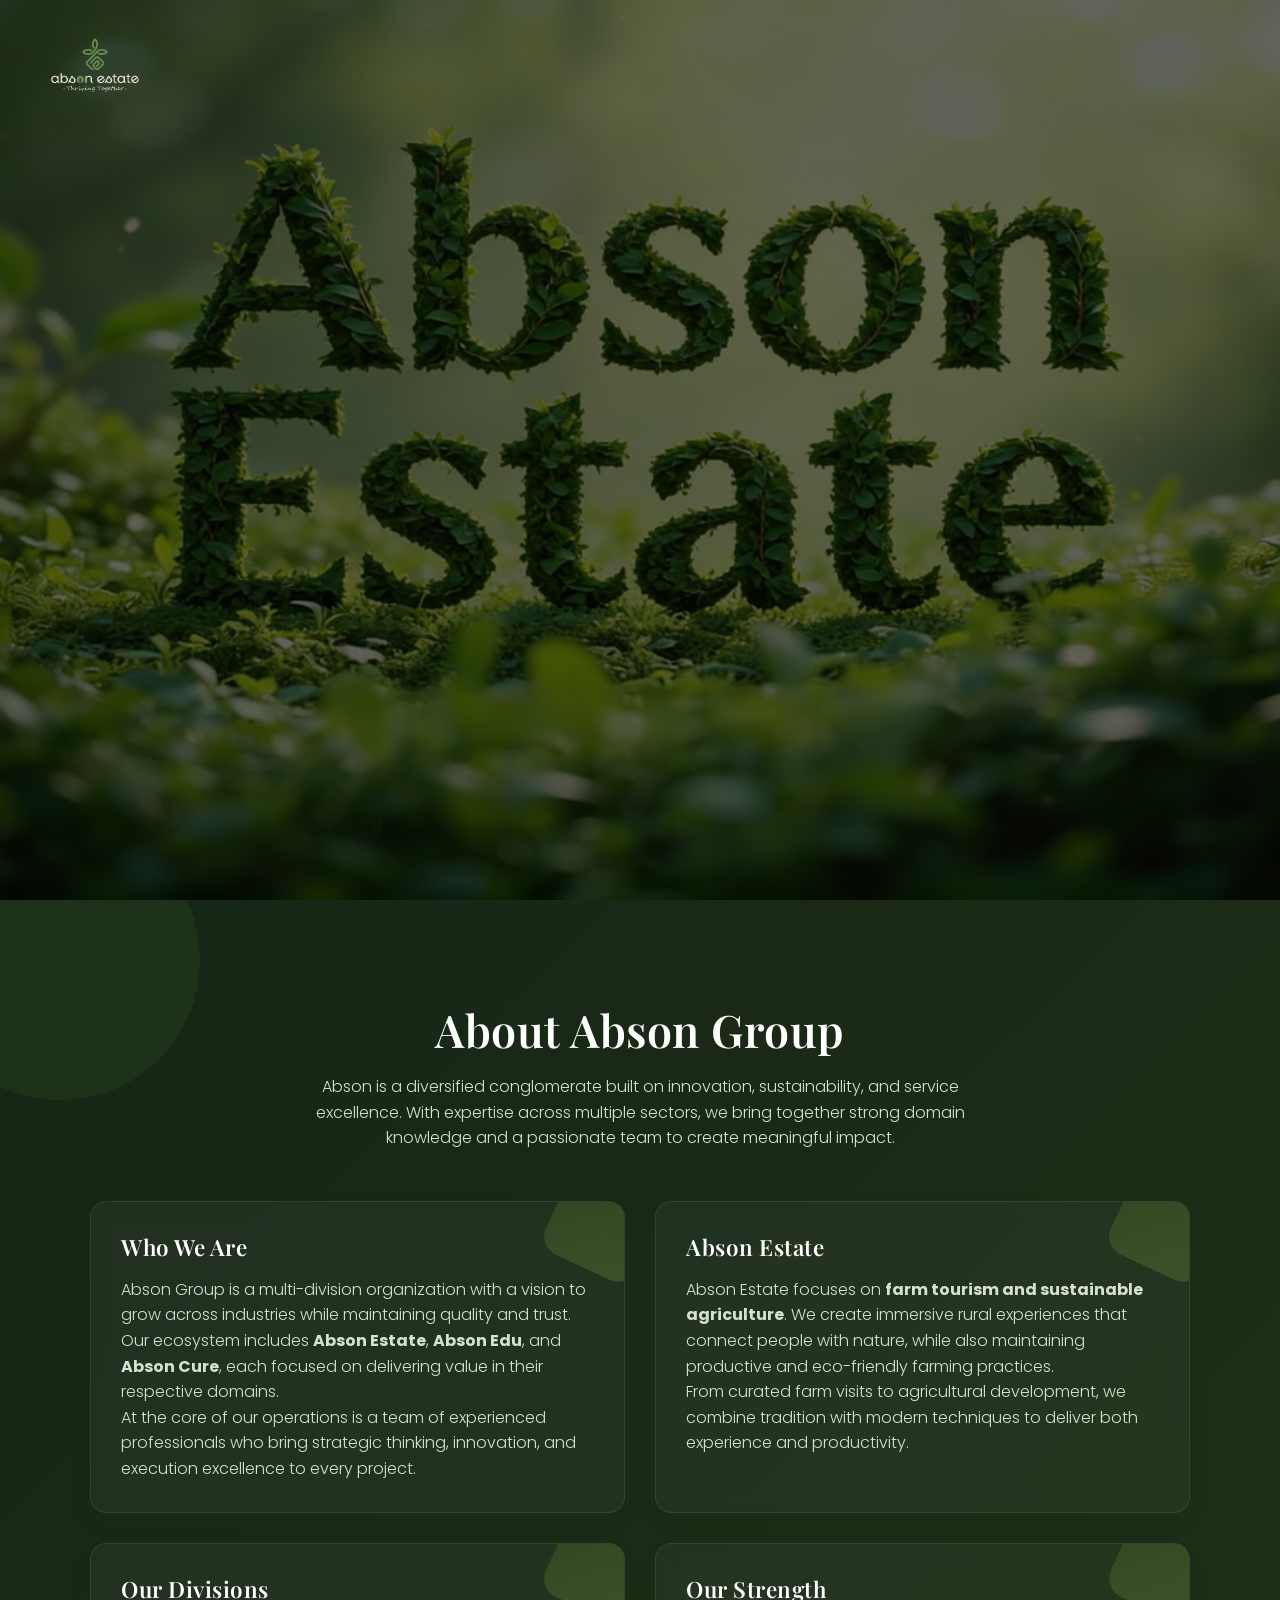
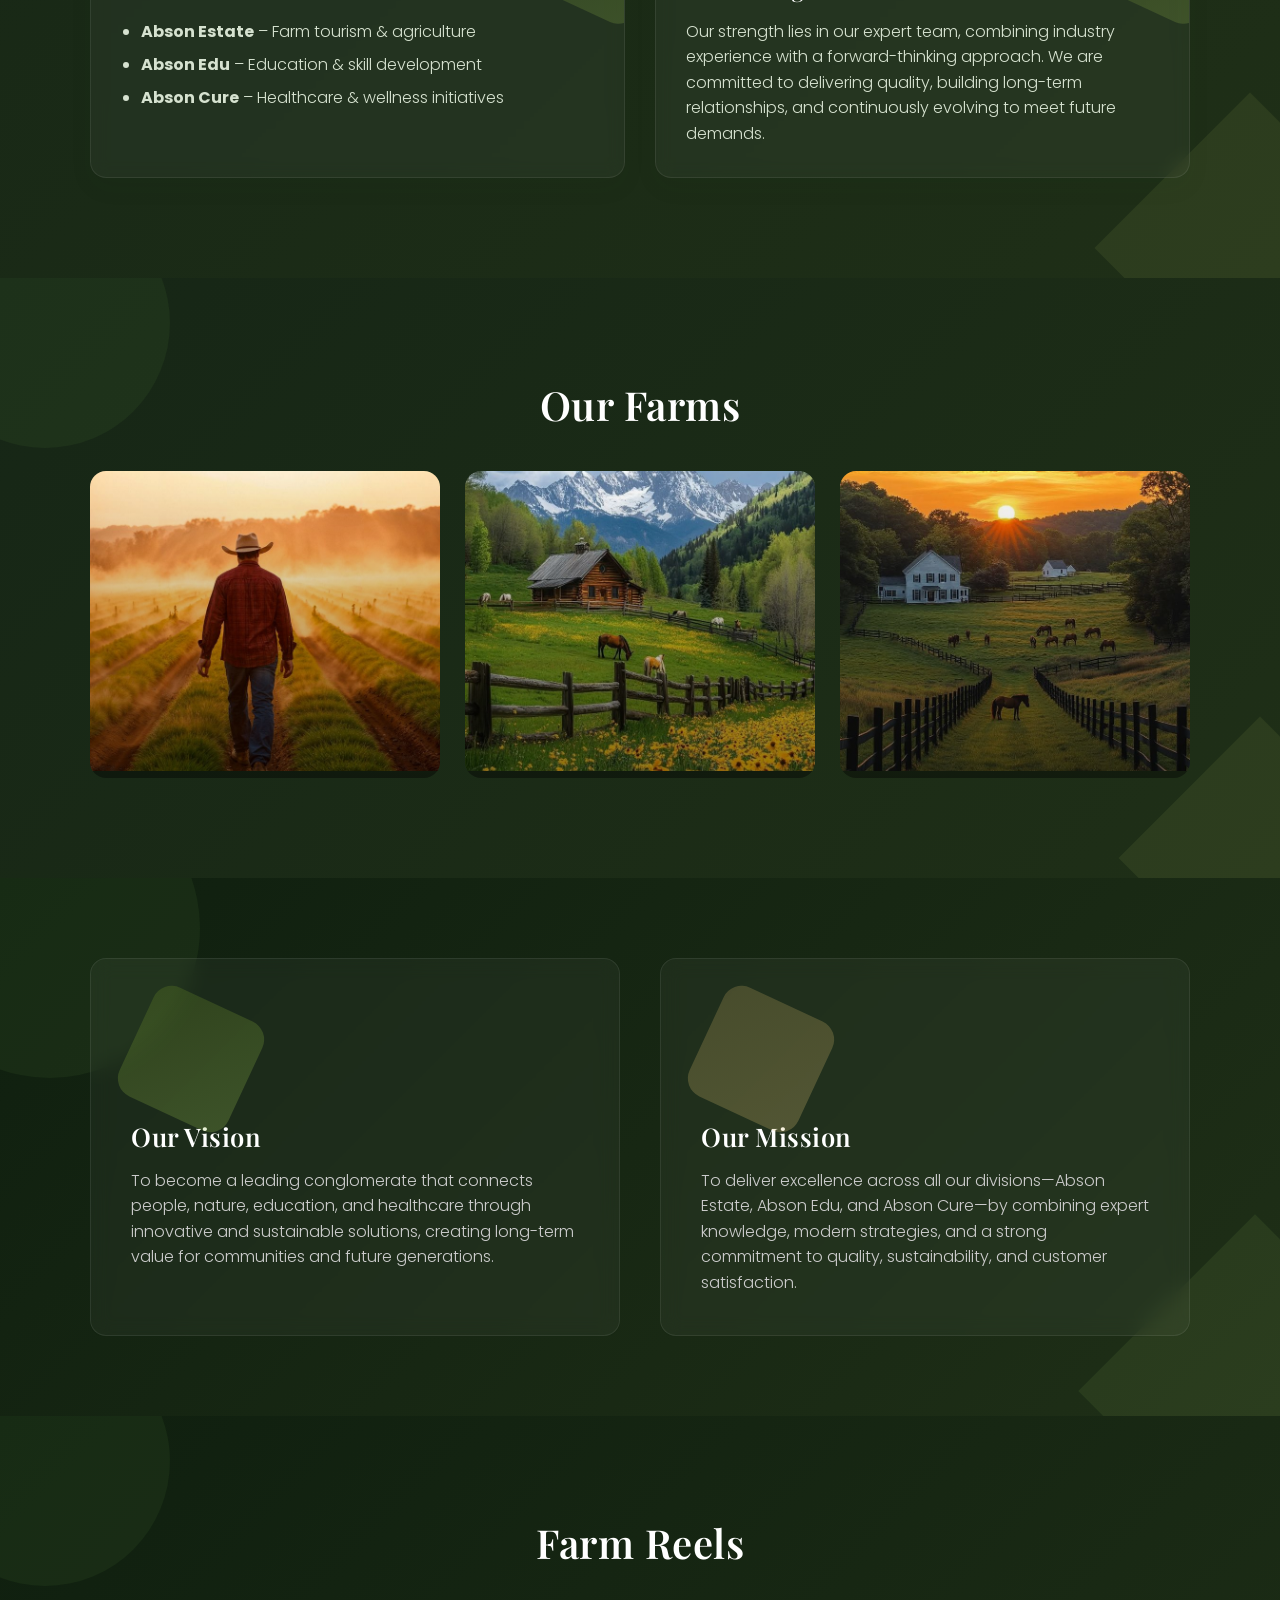
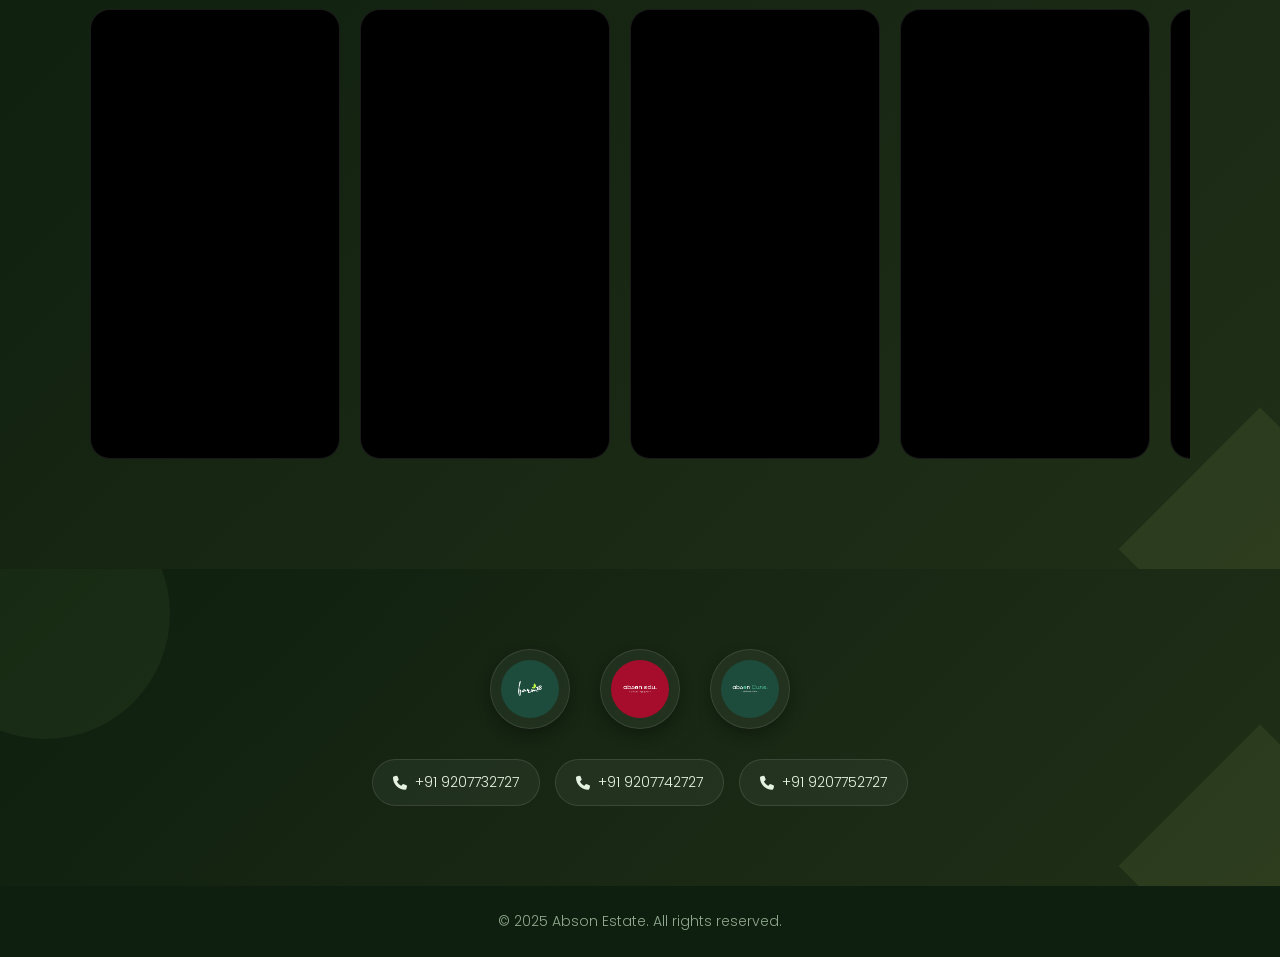
==== commit 5829988c: "april updates" ====
--- a/index.html
+++ b/index.html
@@ -9,7 +9,11 @@
   <link rel="stylesheet" href="style.css" />
   <link href="https://fonts.googleapis.com/css2?family=Poppins:wght@300;400;600;700&display=swap" rel="stylesheet">
   <link rel="stylesheet" href="https://cdnjs.cloudflare.com/ajax/libs/font-awesome/6.5.0/css/all.min.css" />
-</head>
+  
+
+  <link href="https://fonts.googleapis.com/css2?family=Playfair+Display:wght@500;600;700&family=Poppins:wght@300;400;500&display=swap" rel="stylesheet">
+
+  </head>
 
 <body>
 
@@ -21,57 +25,155 @@
 
 <section class="hero"></section>
 
-<section class="eid-section">
-  <div class="moon"></div>
-  <div class="stars"></div>
-  <div class="lantern lantern1"></div>
-  <div class="lantern lantern2"></div>
-  <div class="mosque"></div>
-
-  <div class="eid-content">
-    <h1>Eid Mubarak 🌙</h1>
-    <p>
-      Celebrate the joy of Eid with elegance and warmth.
-      A perfect space for gatherings, celebrations, and unforgettable moments.
-      Make this Eid truly special with us.
-    </p>
-  </div>
-</section>
-
-<!-- <section class="brand-logos">
+
+<section class="about">
+
+  <div class="about-container">
+
+    <div class="about-header">
+      <h1>About Abson Group</h1>
+      <p>
+        Abson is a diversified conglomerate built on innovation, sustainability, and service excellence.
+        With expertise across multiple sectors, we bring together strong domain knowledge and a passionate team
+        to create meaningful impact.
+      </p>
+    </div>
+
+    <div class="about-content">
+
+      <div class="about-text">
+        <h2>Who We Are</h2>
+        <p>
+          Abson Group is a multi-division organization with a vision to grow across industries while maintaining
+          quality and trust. Our ecosystem includes 
+          <strong>Abson Estate</strong>, <strong>Abson Edu</strong>, and <strong>Abson Cure</strong>,
+          each focused on delivering value in their respective domains.
+        </p>
+
+        <p>
+          At the core of our operations is a team of experienced professionals who bring strategic thinking,
+          innovation, and execution excellence to every project.
+        </p>
+      </div>
+
+      <div class="about-text">
+        <h2>Abson Estate</h2>
+        <p>
+          Abson Estate focuses on <strong>farm tourism and sustainable agriculture</strong>.
+          We create immersive rural experiences that connect people with nature, while also maintaining
+          productive and eco-friendly farming practices.
+        </p>
+
+        <p>
+          From curated farm visits to agricultural development, we combine tradition with modern techniques
+          to deliver both experience and productivity.
+        </p>
+      </div>
+
+      <div class="about-text">
+        <h2>Our Divisions</h2>
+        <ul>
+          <li><strong>Abson Estate</strong> – Farm tourism & agriculture</li>
+          <li><strong>Abson Edu</strong> – Education & skill development</li>
+          <li><strong>Abson Cure</strong> – Healthcare & wellness initiatives</li>
+        </ul>
+      </div>
+
+      <div class="about-text">
+        <h2>Our Strength</h2>
+        <p>
+          Our strength lies in our expert team, combining industry experience with a forward-thinking approach.
+          We are committed to delivering quality, building long-term relationships, and continuously evolving
+          to meet future demands.
+        </p>
+      </div>
+
+    </div>
+
+  </div>
+
+</section>
+<section class="farm-gallery">
+
+  <div class="farm-container">
+
+    <h2>Our Farms</h2>
+
+    <div class="farm-grid">
+      <div class="farm-card">
+        <img src="/assets/farm-1.jpeg" alt="Farm 1">
+      </div>
+
+      <div class="farm-card">
+        <img src="/assets/farm-2.jpeg" alt="Farm 2">
+      </div>
+
+      <div class="farm-card">
+        <img src="/assets/farm-3.jpeg" alt="Farm 3">
+      </div>
+    </div>
+
+  </div>
+
+</section>
+
+<section class="vision-mission">
+
+  <div class="vm-container">
+
+    <div class="vm-card vision">
+      <div class="shape"></div>
+      <h2>Our Vision</h2>
+      <p>
+        To become a leading conglomerate that connects people, nature, education,
+        and healthcare through innovative and sustainable solutions, creating
+        long-term value for communities and future generations.
+      </p>
+    </div>
+
+    <div class="vm-card mission">
+      <div class="shape"></div>
+      <h2>Our Mission</h2>
+      <p>
+        To deliver excellence across all our divisions—Abson Estate, Abson Edu,
+        and Abson Cure—by combining expert knowledge, modern strategies, and
+        a strong commitment to quality, sustainability, and customer satisfaction.
+      </p>
+    </div>
+
+  </div>
+
+</section>
+
+<section class="reels-section">
+
+  <div class="reels-container">
+
+    <h2>Farm Reels</h2>
+
+    <div class="reels-wrapper">
+
+      <video src="/assets/reel1.mp4" autoplay muted loop playsinline></video>
+      <video src="/assets/reel2.mp4" autoplay muted loop playsinline></video>
+      <video src="/assets/reel3.mp4" autoplay muted loop playsinline></video>
+      <video src="/assets/reel3.mp4" autoplay muted loop playsinline></video>
+      <video src="/assets/reel3.mp4" autoplay muted loop playsinline></video>
+
+    </div>
+
+  </div>
+
+</section>
+
+
+
+<section class="brand-contact">
 
   <div class="logos-container">
     <img src="/assets/FARM 18/JPG/1.jpg" alt="Farm 18">
     <img src="/assets/ABSON EDU/JPG/1.jpg" alt="Abson Edu">
     <img src="/assets/ABSON CURE/JPG/1.jpg" alt="Abson Cure">
   </div>
-</section>
-
-<section class="contact-strip">
- 
-  <div class="call-buttons">
-    
-    <a href="tel:9207732727" class="call-btn">
-      <i class="fa-solid fa-phone"></i>+91 9207732727    </a>
-
-    <a href="tel:9207742727" class="call-btn">
-      <i class="fa-solid fa-phone"></i>+91 9207742727
-    </a>
-
-    <a href="tel:9207752727" class="call-btn">
-      <i class="fa-solid fa-phone"></i> +91 9207752727
-    </a>
-
-  </div>
-</section> -->
-
-<section class="brand-contact">
-
-  <div class="logos-container">
-    <img src="/assets/FARM 18/JPG/1.jpg" alt="Farm 18">
-    <img src="/assets/ABSON EDU/JPG/1.jpg" alt="Abson Edu">
-    <img src="/assets/ABSON CURE/JPG/1.jpg" alt="Abson Cure">
-  </div>
 
   <div class="call-buttons">
     <a href="tel:9207732727" class="call-btn">
@@ -88,6 +190,8 @@
   </div>
 
 </section>
+
+
 
 <footer>
     
@@ -96,6 +200,26 @@
   
 </footer>
 
+<script>
+  document.querySelectorAll("video").forEach(video => {
+  video.addEventListener("click", () => {
+    video.muted = !video.muted;
+  });
+});
+
+const videos = document.querySelectorAll("video");
+
+videos.forEach(v => {
+  v.addEventListener("play", () => {
+    videos.forEach(other => {
+      if (other !== v) other.pause();
+    });
+  });
+});
+
+</script>
+
+
 </body>
 
 </html>
--- a/style.css
+++ b/style.css
@@ -5,16 +5,26 @@
   box-sizing: border-box;
 }
 
-html, body {
+html,
+body {
   overflow-x: hidden;
 }
 
 body {
-  font-family: 'Poppins', sans-serif;
+  font-family: "Poppins", sans-serif;
   background-color: #1f2f17;
   color: #333;
 }
-
+body {
+  font-family: "Poppins", sans-serif;
+  font-weight: 300;
+}
+
+h1, h2, h3 {
+  font-family: "Playfair Display", serif;
+  font-weight: 600;
+  letter-spacing: 0.5px;
+}
 
 /* ================= HEADER ================= */
 header {
@@ -28,12 +38,12 @@
   height: 90px;
 }
 
-
 /* ================= HERO ================= */
 .hero {
   height: 100vh;
-  background: linear-gradient(rgba(0,0,0,0.6), rgba(0,0,0,0.6)),
-              url('/assets/image-gen (7).png');
+  background:
+    linear-gradient(rgba(0, 0, 0, 0.6), rgba(0, 0, 0, 0.6)),
+    url("/assets/image-gen (7).png");
   background-size: cover;
   background-position: center;
   display: flex;
@@ -53,6 +63,32 @@
   margin-bottom: 30px;
 }
 
+.hero {
+  position: relative;
+  height: 100vh;
+  overflow: hidden;
+}
+
+#webgl {
+  position: absolute;
+  top: 0;
+  left: 0;
+  width: 100%;
+  height: 100%;
+}
+
+.hero-content {
+  position: relative;
+  z-index: 2;
+  color: white;
+  text-align: center;
+  top: 50%;
+  transform: translateY(-50%);
+}
+
+.hero h1 {
+  font-size: 3rem;
+}
 
 /* ================= BUTTONS ================= */
 .cta-buttons {
@@ -90,6 +126,525 @@
 }
 
 
+/* =================ABOUT ME ===================== */
+
+.about {
+  padding: 80px 20px;
+  /* background: #f8f9fb; */
+}
+
+.about-container {
+  max-width: 1100px;
+  margin: auto;
+}
+
+/* Header */
+.about-header {
+  text-align: center;
+  margin-bottom: 50px;
+}
+
+.about-header h1 {
+  font-size: 2.8rem;
+  margin-bottom: 15px;
+  color: #ffffff;
+}
+
+.about-header p {
+  max-width: 700px;
+  margin: auto;
+  color: #ffffff;
+  line-height: 1.6;
+}
+
+/* Content Grid */
+.about-content {
+  display: grid;
+  grid-template-columns: repeat(2, 1fr);
+  gap: 30px;
+  /* background-color: #1f2f17; */
+}
+
+/* Cards */
+.about-text {
+  color: #ffffff;
+  background: #2a3f1f;
+  padding: 30px;
+  border-radius: 14px;
+  box-shadow: 0 10px 25px rgba(28, 54, 22, 0.05);
+  transition: 0.3s ease;
+}
+
+.about-text:hover {
+  transform: translateY(-5px);
+}
+
+.about-text h2 {
+  margin-bottom: 15px;
+  font-size: 1.4rem;
+}
+
+.about-text p {
+  color: #ffffff;
+  line-height: 1.6;
+}
+
+.about-text ul {
+  padding-left: 20px;
+  color: #ffffff;
+}
+
+.about-text li {
+  margin-bottom: 8px;
+}
+
+/* Mobile */
+@media (max-width: 768px) {
+  .about-content {
+    grid-template-columns: 1fr;
+  }
+
+  .about-header h1 {
+    font-size: 2rem;
+  }
+}
+
+/* ===== ABOUT (UPGRADED WITH GEOMETRIC DESIGN) ===== */
+.about {
+  padding: 100px 20px;
+  background: linear-gradient(135deg, #162616, #1f2f17);
+  position: relative;
+  overflow: hidden;
+}
+
+/* background shapes */
+.about::before {
+  content: "";
+  position: absolute;
+  width: 280px;
+  height: 280px;
+  background: rgba(120, 180, 80, 0.08);
+  top: -80px;
+  left: -80px;
+  border-radius: 50%;
+}
+
+.about::after {
+  content: "";
+  position: absolute;
+  width: 220px;
+  height: 220px;
+  background: rgba(200, 220, 120, 0.08);
+  bottom: -80px;
+  right: -80px;
+  transform: rotate(45deg);
+}
+
+/* container */
+.about-container {
+  max-width: 1100px;
+  margin: auto;
+  position: relative;
+  z-index: 2;
+}
+
+/* header */
+.about-header h1 {
+  color: #ffffff;
+  font-size: 2.8rem;
+}
+
+.about-header p {
+  color: #d6e2d0;
+}
+
+/* cards */
+.about-text {
+  position: relative;
+  background: rgba(255,255,255,0.04);
+  backdrop-filter: blur(8px);
+  border: 1px solid rgba(255,255,255,0.08);
+  padding: 30px;
+  border-radius: 16px;
+  transition: 0.3s ease;
+  overflow: hidden;
+}
+
+/* hover */
+.about-text:hover {
+  transform: translateY(-6px);
+  border-color: rgba(120, 180, 80, 0.4);
+}
+
+/* geometric accent inside card */
+.about-text::after {
+  content: "";
+  position: absolute;
+  width: 100px;
+  height: 100px;
+  background: linear-gradient(135deg, #6b8e23, #a3c957);
+  top: -30px;
+  right: -30px;
+  border-radius: 20px;
+  transform: rotate(25deg);
+  opacity: 0.2;
+}
+
+/* headings */
+.about-text h2 {
+  color: #ffffff;
+}
+
+/* text */
+.about-text p,
+.about-text li {
+  color: #d6e2d0;
+}
+
+
+/* ===== FARM GALLERY ===== */
+.farm-gallery {
+  padding: 100px 20px;
+  background: linear-gradient(135deg, #162616, #1f2f17);
+  position: relative;
+  overflow: hidden;
+}
+
+/* background shapes */
+.farm-gallery::before {
+  content: "";
+  position: absolute;
+  width: 250px;
+  height: 250px;
+  background: rgba(120, 180, 80, 0.08);
+  top: -80px;
+  left: -80px;
+  border-radius: 50%;
+}
+
+.farm-gallery::after {
+  content: "";
+  position: absolute;
+  width: 200px;
+  height: 200px;
+  background: rgba(200, 220, 120, 0.08);
+  bottom: -80px;
+  right: -80px;
+  transform: rotate(45deg);
+}
+
+/* container */
+.farm-container {
+  max-width: 1100px;
+  margin: auto;
+  position: relative;
+  z-index: 2;
+  text-align: center;
+}
+
+.farm-container h2 {
+  font-size: 2.5rem;
+  color: #fff;
+  margin-bottom: 40px;
+}
+
+/* grid */
+.farm-grid {
+  display: grid;
+  grid-template-columns: repeat(3, 1fr);
+  gap: 25px;
+}
+
+/* cards */
+.farm-card {
+  overflow: hidden;
+  border-radius: 16px;
+  position: relative;
+}
+
+/* image */
+.farm-card img {
+  width: 100%;
+  height: 300px;
+  object-fit: cover;
+  transition: 0.5s ease;
+}
+
+/* hover effect */
+.farm-card:hover img {
+  transform: scale(1.1);
+}
+
+/* glass overlay */
+.farm-card::after {
+  content: "";
+  position: absolute;
+  inset: 0;
+  background: linear-gradient(to top, rgba(0,0,0,0.4), transparent);
+}
+
+/* mobile */
+@media (max-width: 768px) {
+  .farm-grid {
+    grid-template-columns: 1fr;
+  }
+
+  .farm-card img {
+    height: 220px;
+  }
+}
+
+
+
+/* ===== REELS SECTION ===== */
+.reels-section {
+  padding: 100px 20px;
+  background: linear-gradient(135deg, #0f1f0f, #1f2f17);
+  position: relative;
+  overflow: hidden;
+}
+
+/* geometric background */
+.reels-section::before {
+  content: "";
+  position: absolute;
+  width: 250px;
+  height: 250px;
+  background: rgba(120, 180, 80, 0.08);
+  top: -80px;
+  left: -80px;
+  border-radius: 50%;
+}
+
+.reels-section::after {
+  content: "";
+  position: absolute;
+  width: 200px;
+  height: 200px;
+  background: rgba(200, 220, 120, 0.08);
+  bottom: -80px;
+  right: -80px;
+  transform: rotate(45deg);
+}
+
+/* container */
+.reels-container {
+  max-width: 1100px;
+  margin: auto;
+  position: relative;
+  z-index: 2;
+  text-align: center;
+}
+
+.reels-container h2 {
+  color: #fff;
+  font-size: 2.5rem;
+  margin-bottom: 40px;
+}
+
+/* reels layout */
+.reels-wrapper {
+  display: flex;
+  gap: 20px;
+  overflow-x: auto;
+  scroll-snap-type: x mandatory;
+  padding-bottom: 10px;
+}
+
+/* video card */
+.reels-wrapper video {
+  width: 250px;
+  height: 450px;
+  object-fit: cover;
+  border-radius: 20px;
+  scroll-snap-align: center;
+
+  background: #000;
+  border: 1px solid rgba(255,255,255,0.1);
+  transition: 0.3s ease;
+}
+
+/* hover */
+.reels-wrapper video:hover {
+  transform: scale(1.05);
+  border-color: rgba(120, 180, 80, 0.4);
+}
+
+/* scrollbar hidden */
+.reels-wrapper::-webkit-scrollbar {
+  display: none;
+}
+
+/* mobile */
+@media (max-width: 768px) {
+  .reels-wrapper video {
+    width: 180px;
+    height: 320px;
+  }
+}
+
+
+/* ===== REELS WRAPPER ===== */
+.reels-wrapper {
+  display: flex;
+  gap: 20px;
+  overflow-x: auto;
+  padding-bottom: 10px;
+}
+
+/* card wrapper */
+.reel-card {
+  min-width: 260px;
+  max-width: 260px;
+  height: 460px;
+  border-radius: 20px;
+  overflow: hidden;
+  background: rgba(255,255,255,0.05);
+  border: 1px solid rgba(255,255,255,0.1);
+  transition: 0.3s ease;
+  display: flex;
+  align-items: center;
+  justify-content: center;
+}
+
+/* hover */
+.reel-card:hover {
+  transform: scale(1.05);
+  border-color: rgba(120, 180, 80, 0.4);
+}
+
+/* Instagram embed fix */
+/* .reel-card iframe {
+  width: 100% !important;
+  height: 100% !important;
+  border-radius: 20px !important;
+} */
+
+/* remove default blockquote spacing */
+.instagram-media {
+  margin: 0 !important;
+  min-width: 100% !important;
+}
+
+/* scrollbar hidden */
+.reels-wrapper::-webkit-scrollbar {
+  display: none;
+}
+
+/* mobile */
+@media (max-width: 768px) {
+  .reel-card {
+    min-width: 200px;
+    height: 360px;
+  }
+}
+
+
+
+/* ================= VISION & MISSION ================= */
+
+
+/* ===== VISION MISSION ===== */
+.vision-mission {
+  padding: 80px 20px;
+  background: linear-gradient(135deg, #0f1f0f, #1f2f17);
+  color: #fff;
+  position: relative;
+  overflow: hidden;
+}
+
+/* background geometric pattern */
+.vision-mission::before {
+  content: "";
+  position: absolute;
+  width: 300px;
+  height: 300px;
+  background: rgba(120, 180, 80, 0.08);
+  top: -100px;
+  left: -100px;
+  border-radius: 50%;
+}
+
+.vision-mission::after {
+  content: "";
+  position: absolute;
+  width: 250px;
+  height: 250px;
+  background: rgba(180, 220, 120, 0.08);
+  bottom: -100px;
+  right: -100px;
+  transform: rotate(45deg);
+}
+
+/* container */
+.vm-container {
+  max-width: 1100px;
+  margin: auto;
+  display: grid;
+  grid-template-columns: repeat(2, 1fr);
+  gap: 40px;
+  position: relative;
+  z-index: 2;
+}
+
+/* cards */
+.vm-card {
+  background: rgba(255, 255, 255, 0.04);
+  backdrop-filter: blur(10px);
+  border: 1px solid rgba(255,255,255,0.08);
+  padding: 40px;
+  border-radius: 16px;
+  transition: 0.3s ease;
+}
+
+
+.vm-card:hover {
+  transform: translateY(-6px);
+  border-color: rgba(120, 180, 80, 0.4);
+}
+
+/* geometric accent inside card */
+.vm-card .shape {
+  width: 120px;
+  height: 120px;
+  top: -40px;
+  right: -40px;
+  border-radius: 20px;
+  transform: rotate(25deg);
+  opacity: 0.25;
+}
+
+/* headings */
+.vm-card h2 {
+  margin-bottom: 15px;
+  font-size: 1.6rem;
+}
+
+/* text */
+.vm-card p {
+  color: #ccc;
+  line-height: 1.6;
+}
+
+/* variation */
+.vision .shape {
+  background: linear-gradient(135deg, #6b8e23, #a3c957);
+}
+
+.mission .shape {
+  background: linear-gradient(135deg, #c1a35f, #e6c97a);
+}
+
+
+/* mobile */
+@media (max-width: 768px) {
+  .vm-container {
+    grid-template-columns: 1fr;
+  }
+}
+
+
+
 /* ================= BRAND LOGOS ================= */
 .brand-logos {
   background: linear-gradient(135deg, #1f3d2b, #2f5d3a);
@@ -110,92 +665,12 @@
   border-radius: 50%;
   padding: 10px;
   background: #fff;
-  box-shadow: 0 6px 15px rgba(0,0,0,0.3);
+  box-shadow: 0 6px 15px rgba(0, 0, 0, 0.3);
   transition: 0.3s ease;
 }
 
 .logos-container img:hover {
   transform: scale(1.1);
-}
-
-
-/* ================= EID SECTION ================= */
-.eid-section {
-  position: relative;
-  height: 100vh;
-  background: linear-gradient(to top, #1f2f17, #3f572b);
-  overflow: hidden;
-  color: #fff;
-}
-
-/* Moon */
-.moon {
-  position: absolute;
-  top: 80px;
-  right: 120px;
-  width: 80px;
-  height: 80px;
-  background: #f5f3ce;
-  border-radius: 50%;
-  box-shadow: 0 0 30px #fff, 0 0 60px #f5f3ce;
-  animation: glow 3s infinite alternate;
-}
-
-/* Stars */
-.stars {
-  position: absolute;
-  width: 100%;
-  height: 100%;
-  background-image: radial-gradient(white 1px, transparent 1px);
-  background-size: 50px 50px;
-  opacity: 0.2;
-}
-
-/* Lanterns */
-.lantern {
-  position: absolute;
-  width: 40px;
-  height: 60px;
-  background: #ffd700;
-  border-radius: 10px;
-  box-shadow: 0 0 20px #ffd700;
-  animation: swing 3s ease-in-out infinite;
-}
-
-.lantern1 { top: 100px; left: 20%; }
-.lantern2 { top: 150px; left: 70%; }
-
-/* Mosque */
-.mosque {
-  position: absolute;
-  bottom: 0;
-  width: 100%;
-  height: 200px;
-  background: url('https://i.imgur.com/8Km9tLL.png') no-repeat center;
-  background-size: cover;
-  opacity: 0.85;
-}
-
-/* Content */
-.eid-content {
-  position: relative;
-  text-align: center;
-  top: 50%;
-  transform: translateY(-50%);
-  padding: 0 20px;
-}
-
-.eid-content h1 {
-  font-size: 3rem;
-  margin-bottom: 15px;
-  color: #ffd700;
-}
-
-.eid-content p {
-  max-width: 600px;
-  margin: auto;
-  font-size: 1.1rem;
-  line-height: 1.6;
 }
 
 
@@ -230,7 +705,6 @@
   transform: scale(1.05);
 }
 
-
 /* ================= FOOTER ================= */
 footer {
   background: #1c1c1c;
@@ -239,76 +713,259 @@
   padding: 20px;
 }
 
-
 /* ================= ANIMATIONS ================= */
 @keyframes glow {
-  from { box-shadow: 0 0 20px #fff; }
-  to { box-shadow: 0 0 60px #fff, 0 0 100px #ffd700; }
+  from {
+    box-shadow: 0 0 20px #fff;
+  }
+  to {
+    box-shadow:
+      0 0 60px #fff,
+      0 0 100px #ffd700;
+  }
 }
 
 @keyframes swing {
-  0%, 100% { transform: rotate(4deg); }
-  50% { transform: rotate(-4deg); }
-}
-
-
-/* ================= MOBILE ================= */
+  0%,
+  100% {
+    transform: rotate(4deg);
+  }
+  50% {
+    transform: rotate(-4deg);
+  }
+}
+
 @media (max-width: 768px) {
-
   header {
     padding: 20px;
   }
 
   .hero {
-    background-image: linear-gradient(rgba(0,0,0,0.6), rgba(0,0,0,0.6)),
-                      url('/assets/image-gen (8).png');
+    background-image:
+      linear-gradient(rgba(0, 0, 0, 0.6), rgba(0, 0, 0, 0.6)),
+      url("/assets/image-gen (8).png");
   }
 
   .hero-content h1 {
     font-size: 2rem;
   }
 
+  /* ===== EID SECTION FIX ===== */
   .eid-section {
     height: auto;
-    padding: 80px 20px 120px;
+    min-height: 100vh;
+    padding: 100px 20px 140px;
   }
 
   .eid-content {
     top: 0;
     transform: none;
+    padding-top: 60px;
   }
 
   .eid-content h1 {
-    font-size: 2rem;
+    font-size: 1.8rem;
+    line-height: 1.3;
   }
 
   .eid-content p {
-    font-size: 0.95rem;
-  }
-
+    font-size: 0.9rem;
+    padding: 0 10px;
+  }
+
+  /* ===== MOON ===== */
   .moon {
-    width: 50px;
-    height: 50px;
-    top: 30px;
-    right: 20px;
-  }
-
+    width: 45px;
+    height: 45px;
+    top: 20px;
+    right: 15px;
+  }
+
+  /* ===== LANTERNS FIX ===== */
   .lantern {
-    width: 22px;
-    height: 35px;
-  }
-
+    width: 20px;
+    height: 30px;
+  }
+
+  .lantern1 {
+    top: 80px;
+    left: 10%;
+  }
+
+  .lantern2 {
+    top: 120px;
+    left: 75%;
+  }
+
+  /* ===== MOSQUE FIX ===== */
   .mosque {
-    height: 100px;
-  }
-}
+    height: 120px;
+    background-size: cover;
+    background-position: center bottom;
+  }
+}
+
+/* brand  */
 
 .brand-contact {
   background: linear-gradient(135deg, #1f3d2b, #2f5d3a);
   padding: 40px 20px;
   text-align: center;
 }
-
 .brand-contact .logos-container {
   margin-bottom: 30px;
+}
+@media (max-width: 768px) {
+
+  .call-buttons {
+    display: flex;
+    flex-wrap: nowrap;
+    justify-content: space-between;
+    gap: 8px;
+  }
+
+  .call-btn {
+    flex: 1;
+    font-size: 0.7rem; /* smaller text */
+    padding: 8px 4px;
+    justify-content: center;
+    text-align: center;
+    line-height: 1.2;
+  }
+
+}
+.call-btn {
+  white-space: nowrap;
+  overflow: hidden;
+  text-overflow: ellipsis;
+}
+.call-btn {
+  font-size: 0.75rem;
+  gap: 4px;
+}
+.call-btn {
+  white-space: normal;
+  font-size: 0.7rem;
+}
+
+/* ===== BRAND CONTACT (MATCH ABOUT + VISION) ===== */
+.brand-contact {
+  padding: 80px 20px;
+  background: linear-gradient(135deg, #0f1f0f, #1f2f17);
+  position: relative;
+  overflow: hidden;
+  text-align: center;
+}
+
+/* background shapes */
+.brand-contact::before {
+  content: "";
+  position: absolute;
+  width: 250px;
+  height: 250px;
+  background: rgba(120, 180, 80, 0.08);
+  top: -80px;
+  left: -80px;
+  border-radius: 50%;
+}
+
+.brand-contact::after {
+  content: "";
+  position: absolute;
+  width: 200px;
+  height: 200px;
+  background: rgba(200, 220, 120, 0.08);
+  bottom: -80px;
+  right: -80px;
+  transform: rotate(45deg);
+}
+
+/* LOGOS */
+.logos-container {
+  display: flex;
+  justify-content: center;
+  gap: 30px;
+  flex-wrap: wrap;
+  margin-bottom: 40px;
+  position: relative;
+  z-index: 2;
+}
+
+.logos-container img {
+  width: 80px;
+  height: 80px;
+  border-radius: 50%;
+  padding: 10px;
+  background: rgba(255,255,255,0.05);
+  backdrop-filter: blur(6px);
+  border: 1px solid rgba(255,255,255,0.1);
+  transition: 0.3s ease;
+}
+
+.logos-container img:hover {
+  transform: scale(1.1);
+  border-color: rgba(120, 180, 80, 0.4);
+}
+
+/* CALL BUTTONS */
+.call-buttons {
+  display: flex;
+  justify-content: center;
+  gap: 15px;
+  flex-wrap: wrap;
+  position: relative;
+  z-index: 2;
+}
+
+.call-btn {
+  display: inline-flex;
+  align-items: center;
+  gap: 8px;
+  padding: 12px 20px;
+  border-radius: 40px;
+  text-decoration: none;
+  font-size: 14px;
+
+  /* glass style */
+  background: rgba(255,255,255,0.05);
+  color: #e6f2e1;
+  border: 1px solid rgba(255,255,255,0.1);
+
+  transition: 0.3s ease;
+}
+
+/* hover */
+.call-btn:hover {
+  background: linear-gradient(135deg, #6b8e23, #a3c957);
+  color: #0f1f0f;
+  transform: translateY(-3px);
+}
+
+/* ===== FOOTER (MATCH THEME) ===== */
+footer {
+  background: #0f1f0f;
+  color: #8fa88f;
+  text-align: center;
+  padding: 25px;
+  font-size: 14px;
+}
+
+/* ===== MOBILE ===== */
+@media (max-width: 768px) {
+
+  .logos-container img {
+    width: 60px;
+    height: 60px;
+  }
+
+  .call-buttons {
+    flex-direction: column;
+    align-items: center;
+  }
+
+  .call-btn {
+    width: 100%;
+    max-width: 280px;
+    justify-content: center;
+  }
 }
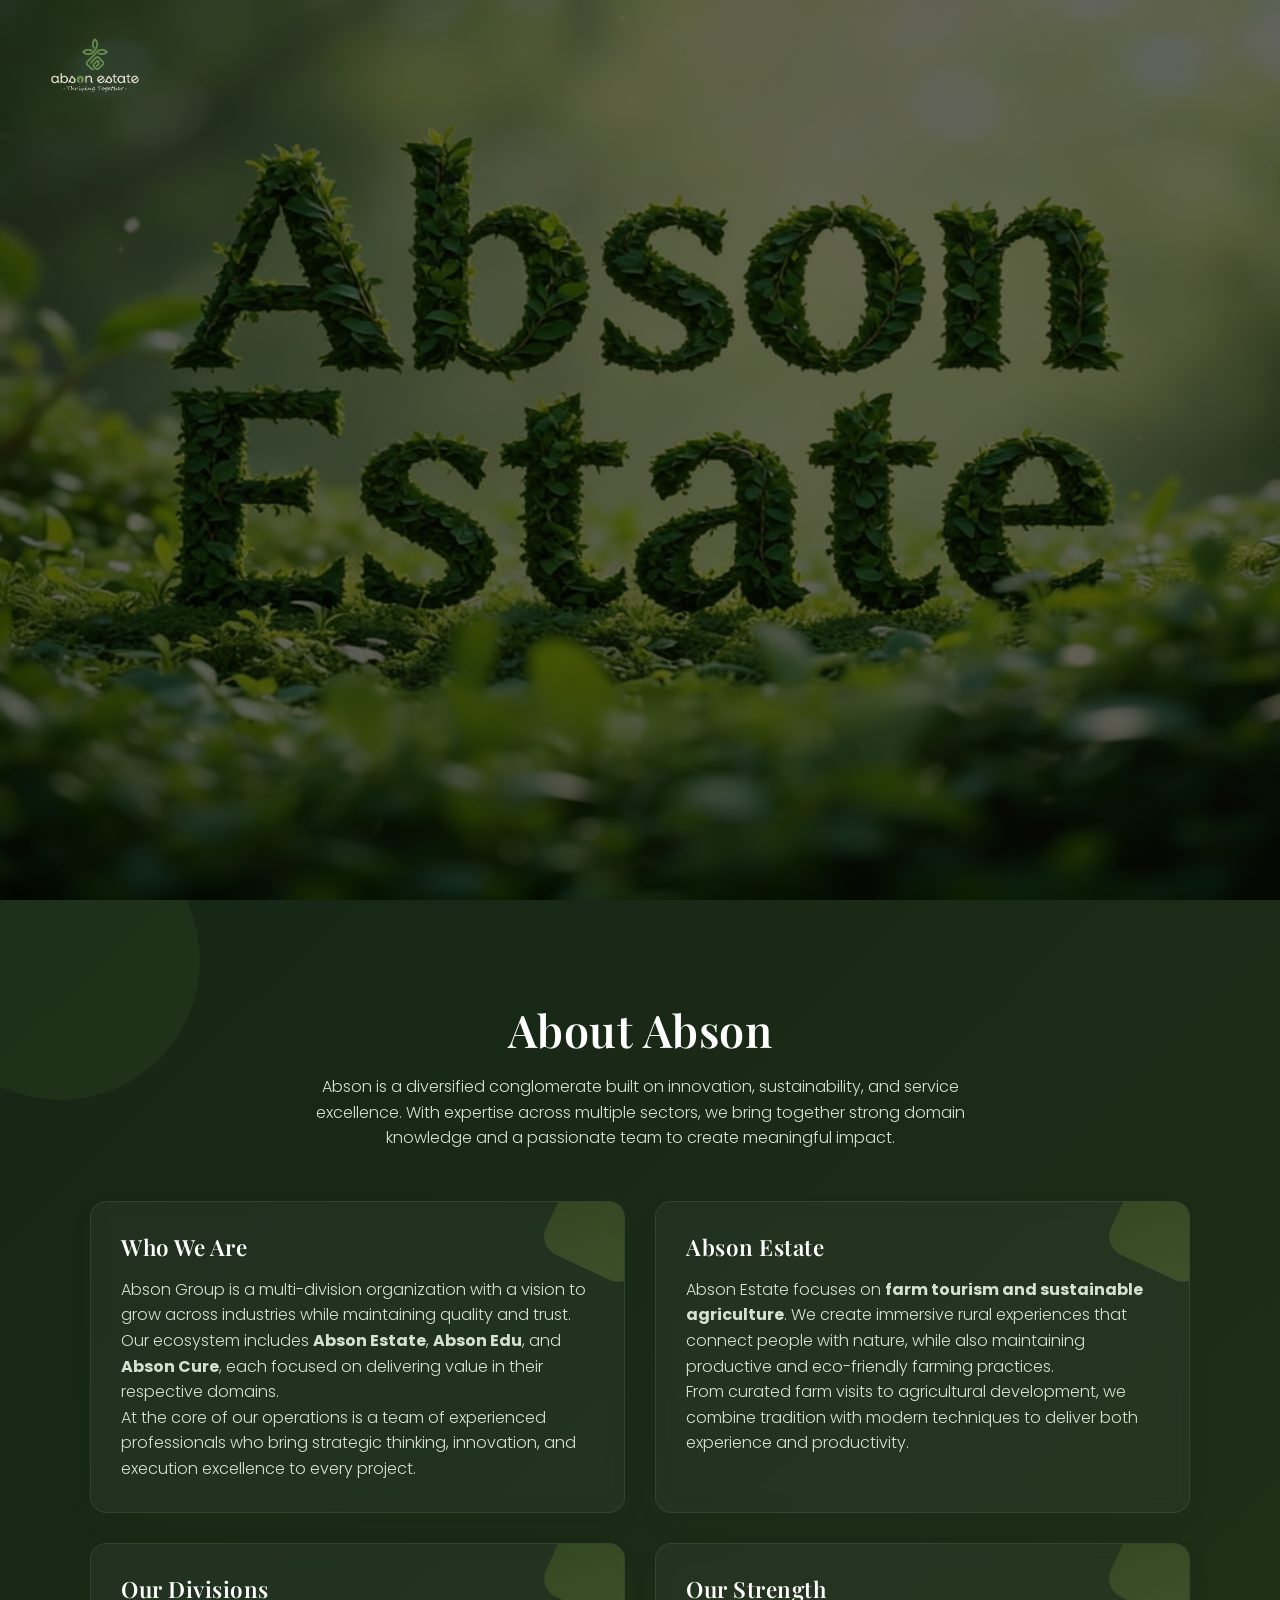
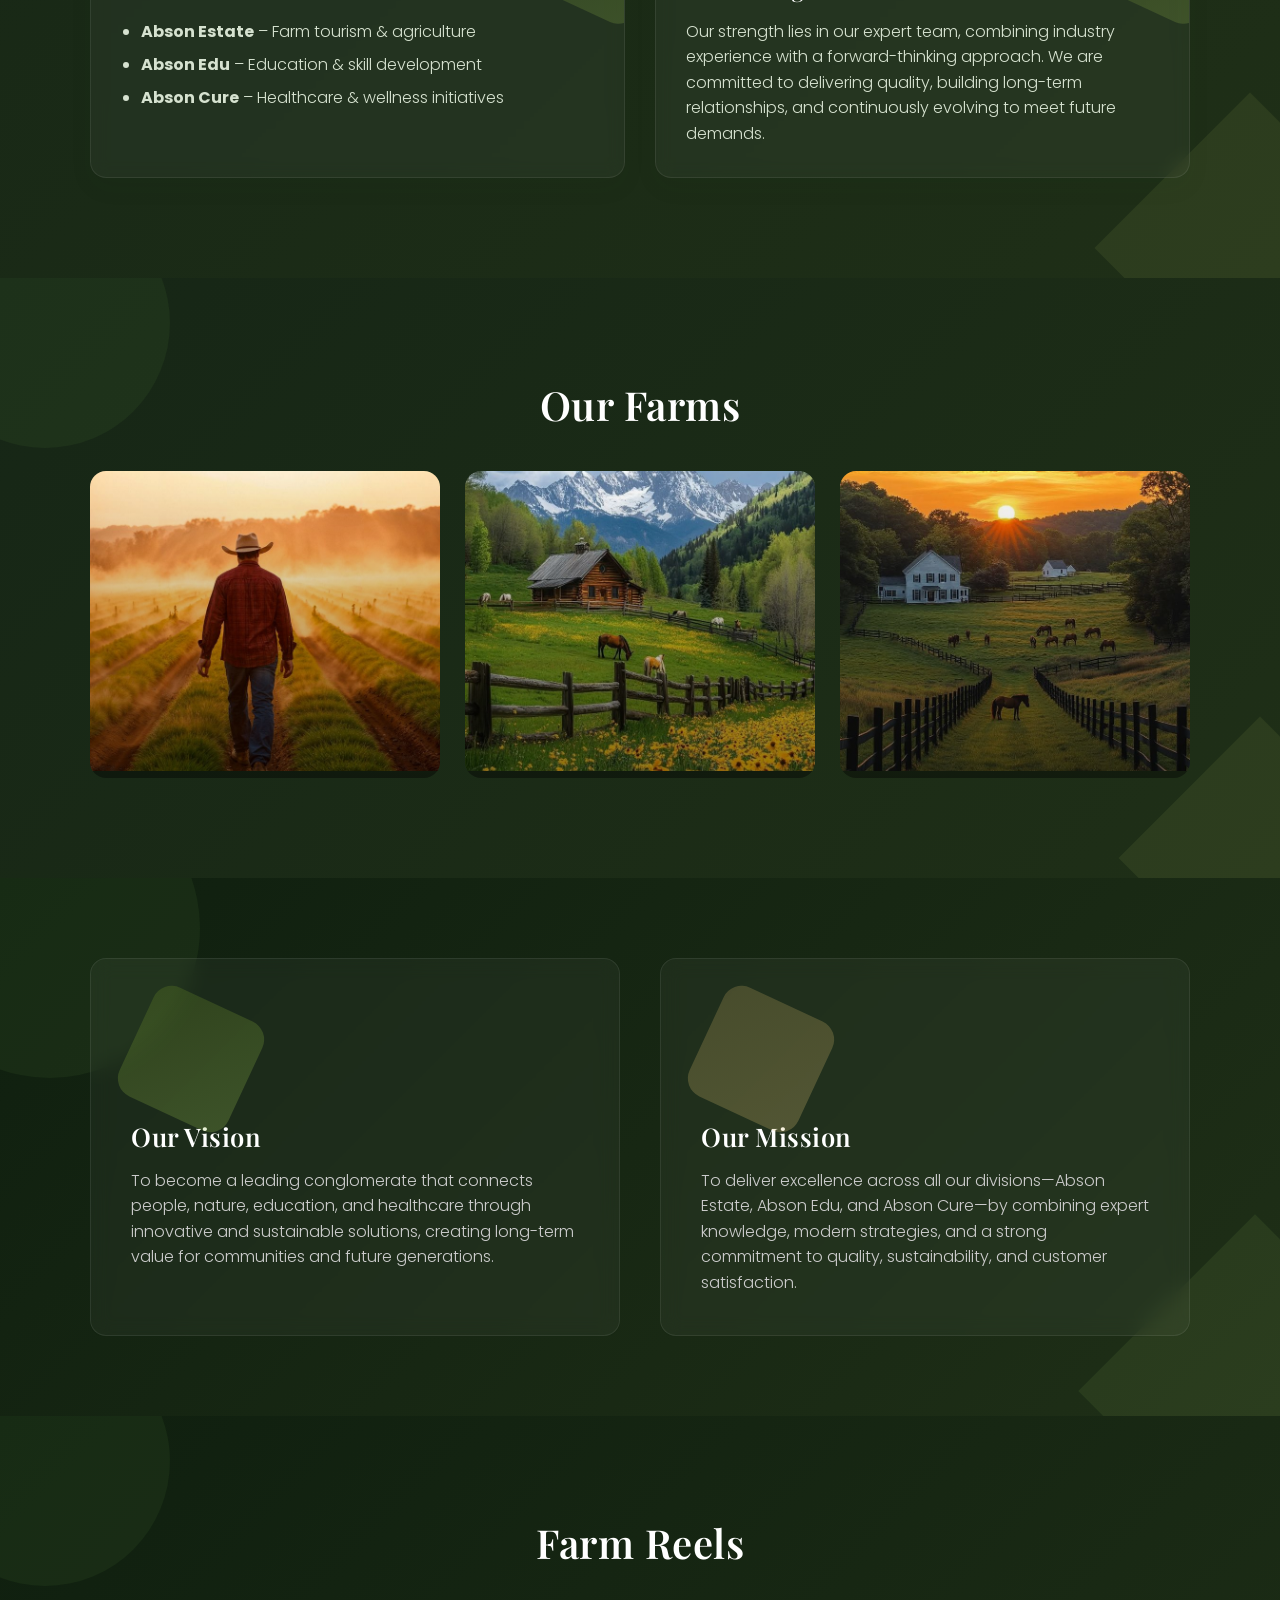
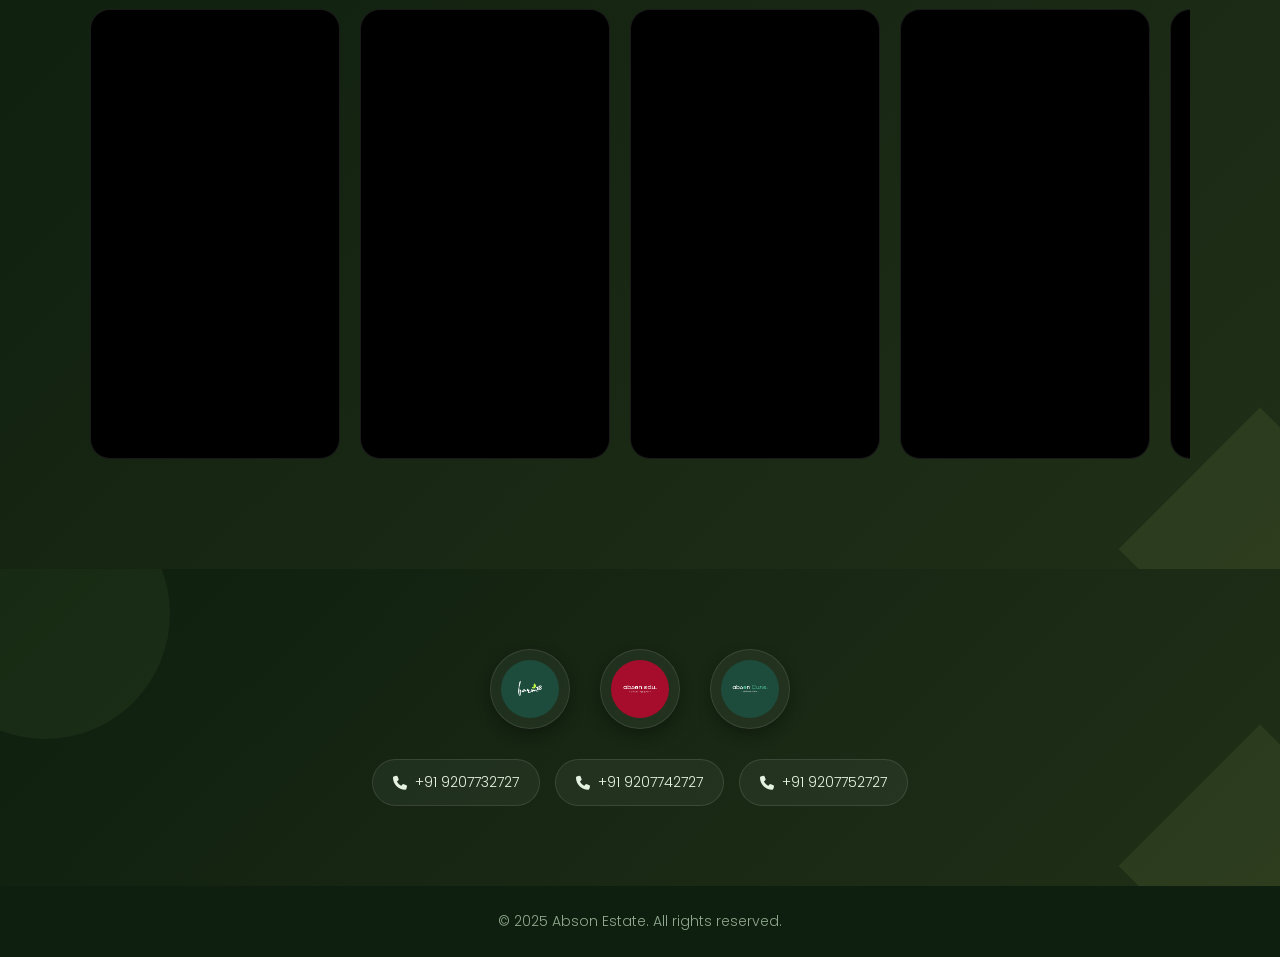
==== commit 7cc2357f: "Update header text from 'About Abson Group' to 'About Abson'" ====
--- a/index.html
+++ b/index.html
@@ -31,7 +31,7 @@
   <div class="about-container">
 
     <div class="about-header">
-      <h1>About Abson Group</h1>
+      <h1>About Abson</h1>
       <p>
         Abson is a diversified conglomerate built on innovation, sustainability, and service excellence.
         With expertise across multiple sectors, we bring together strong domain knowledge and a passionate team
